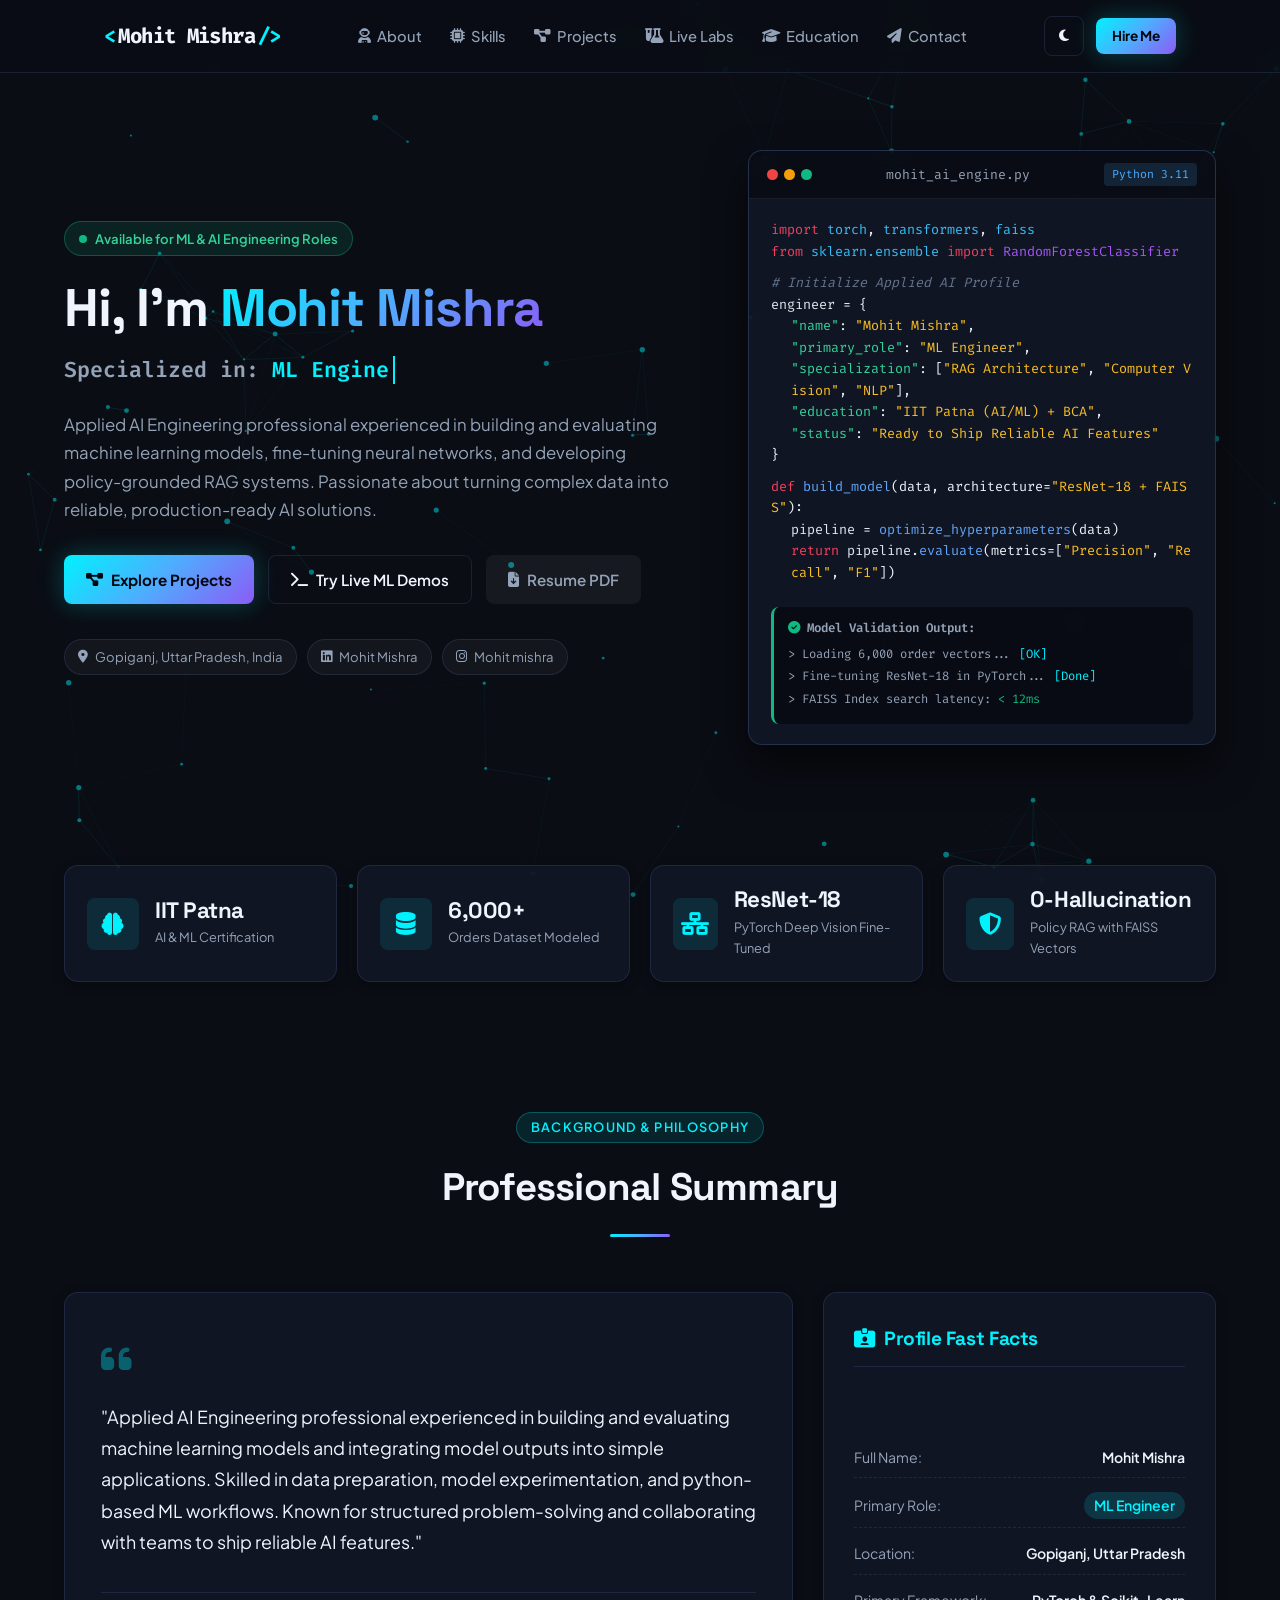
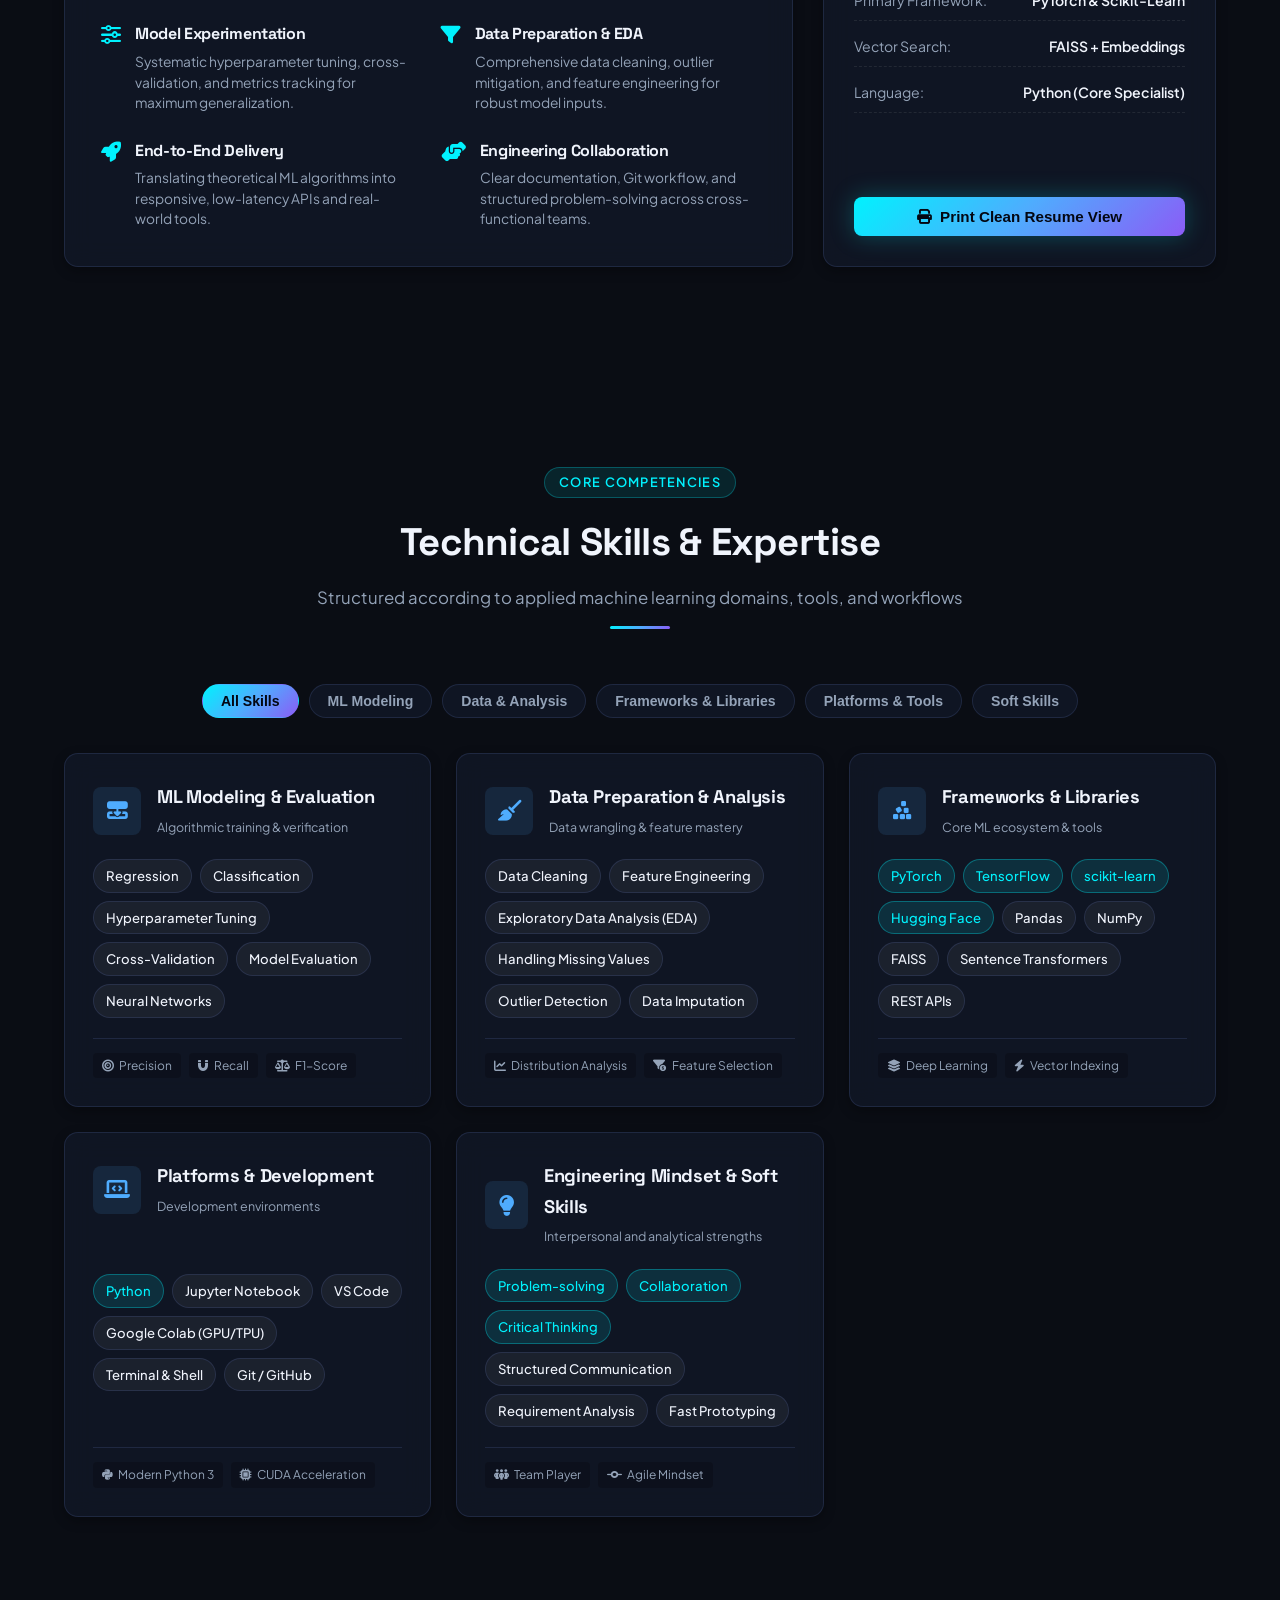
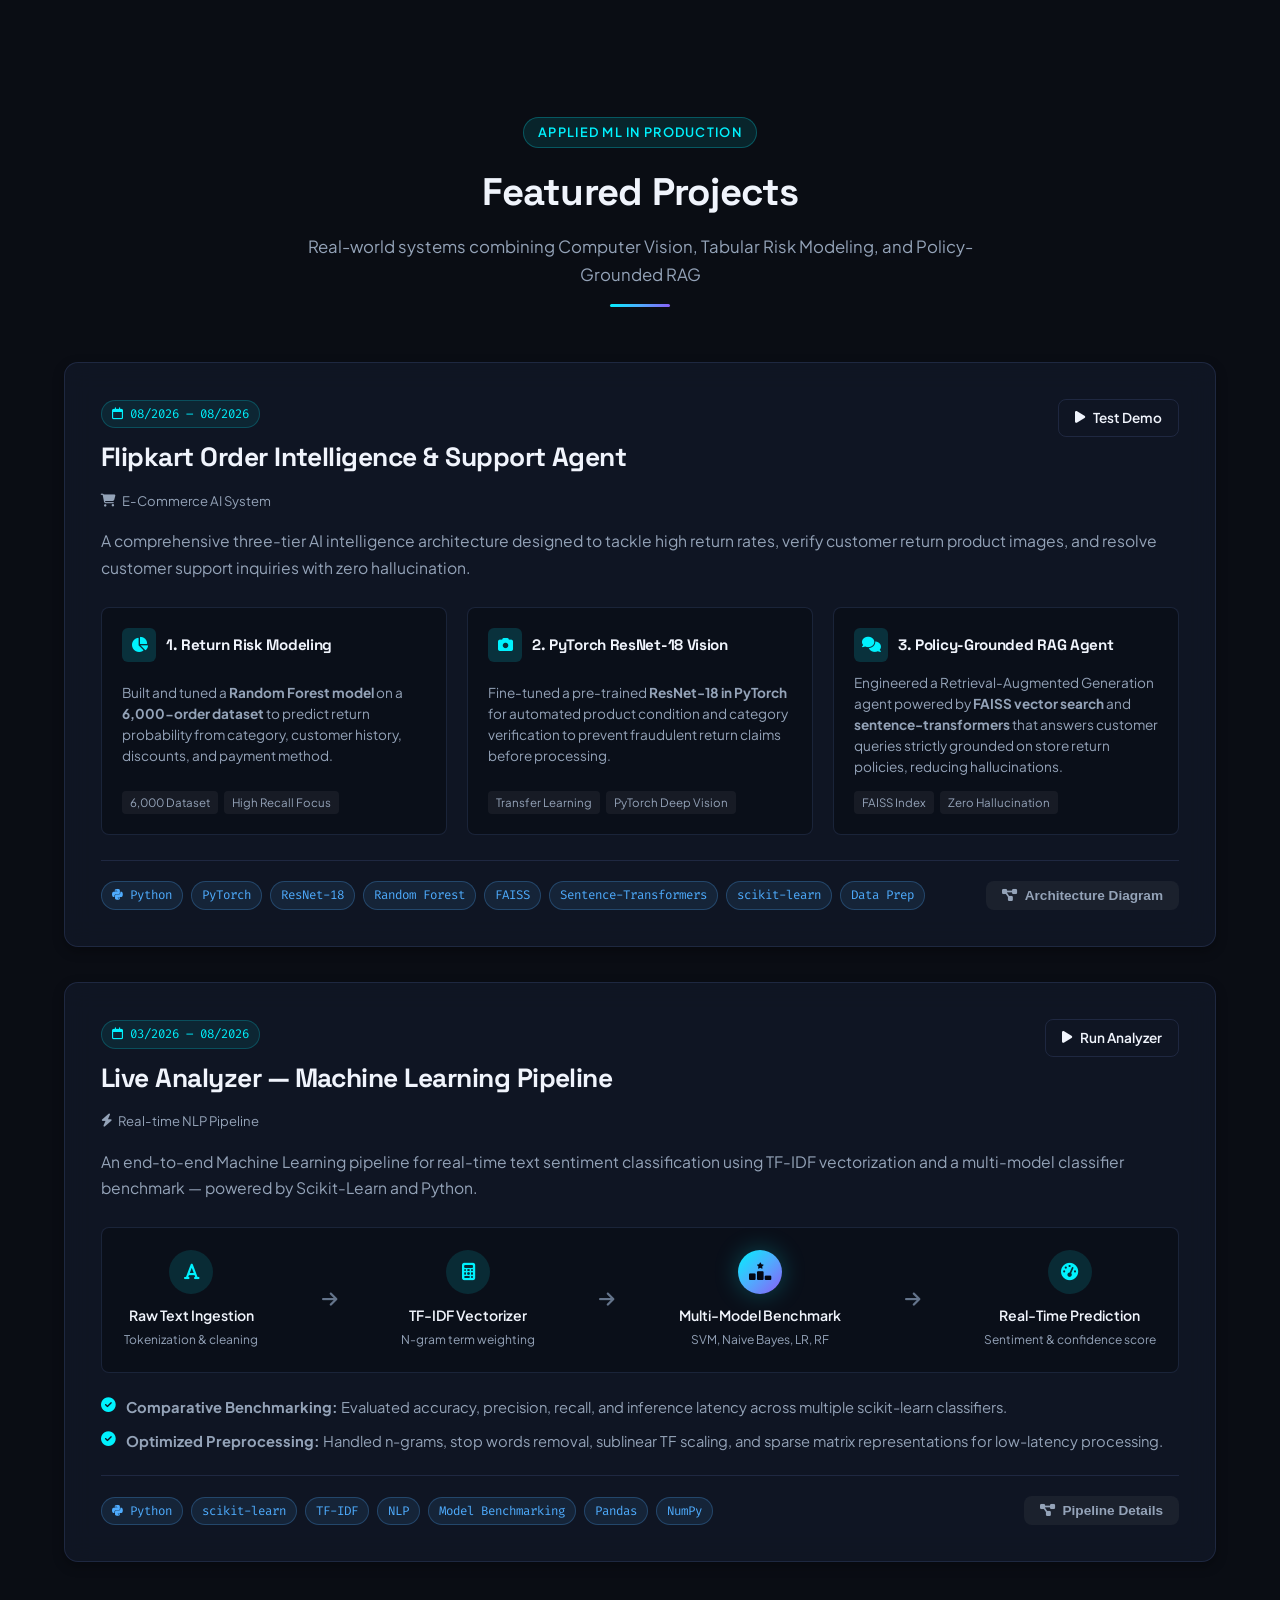
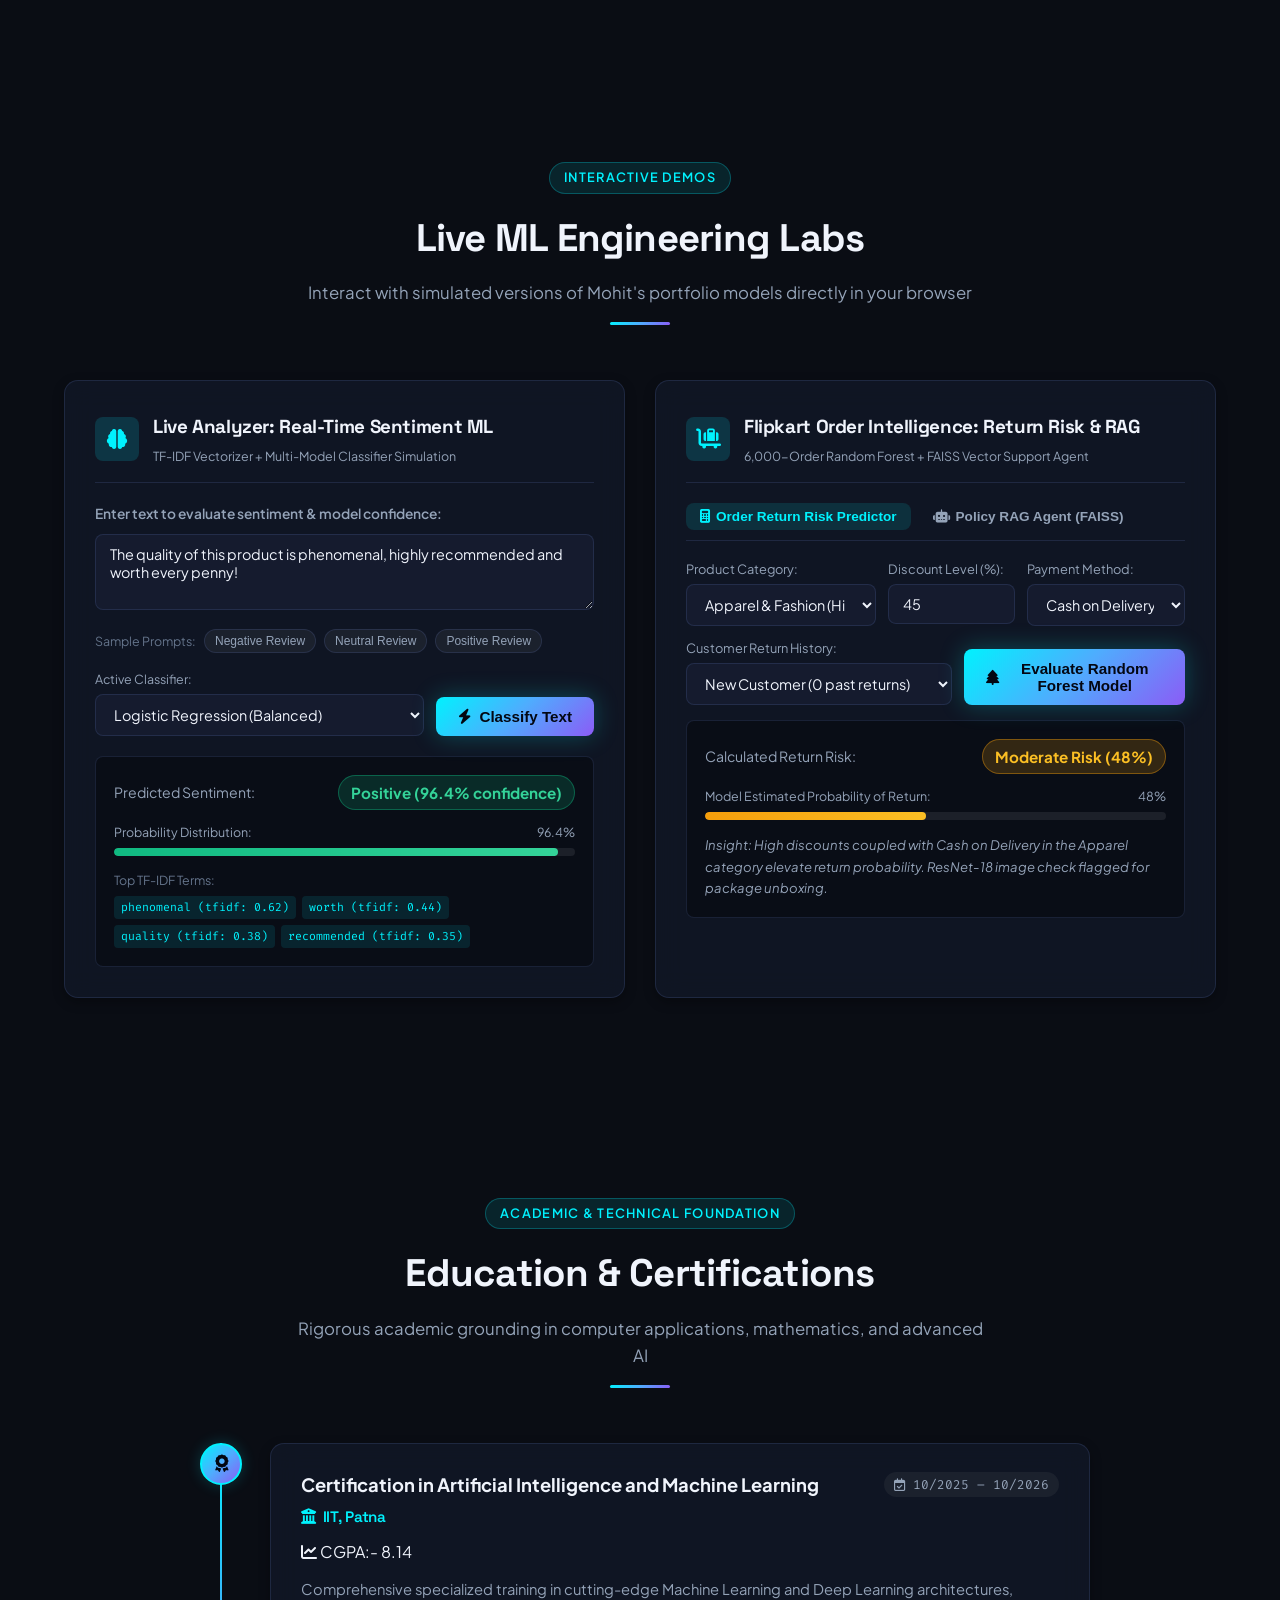
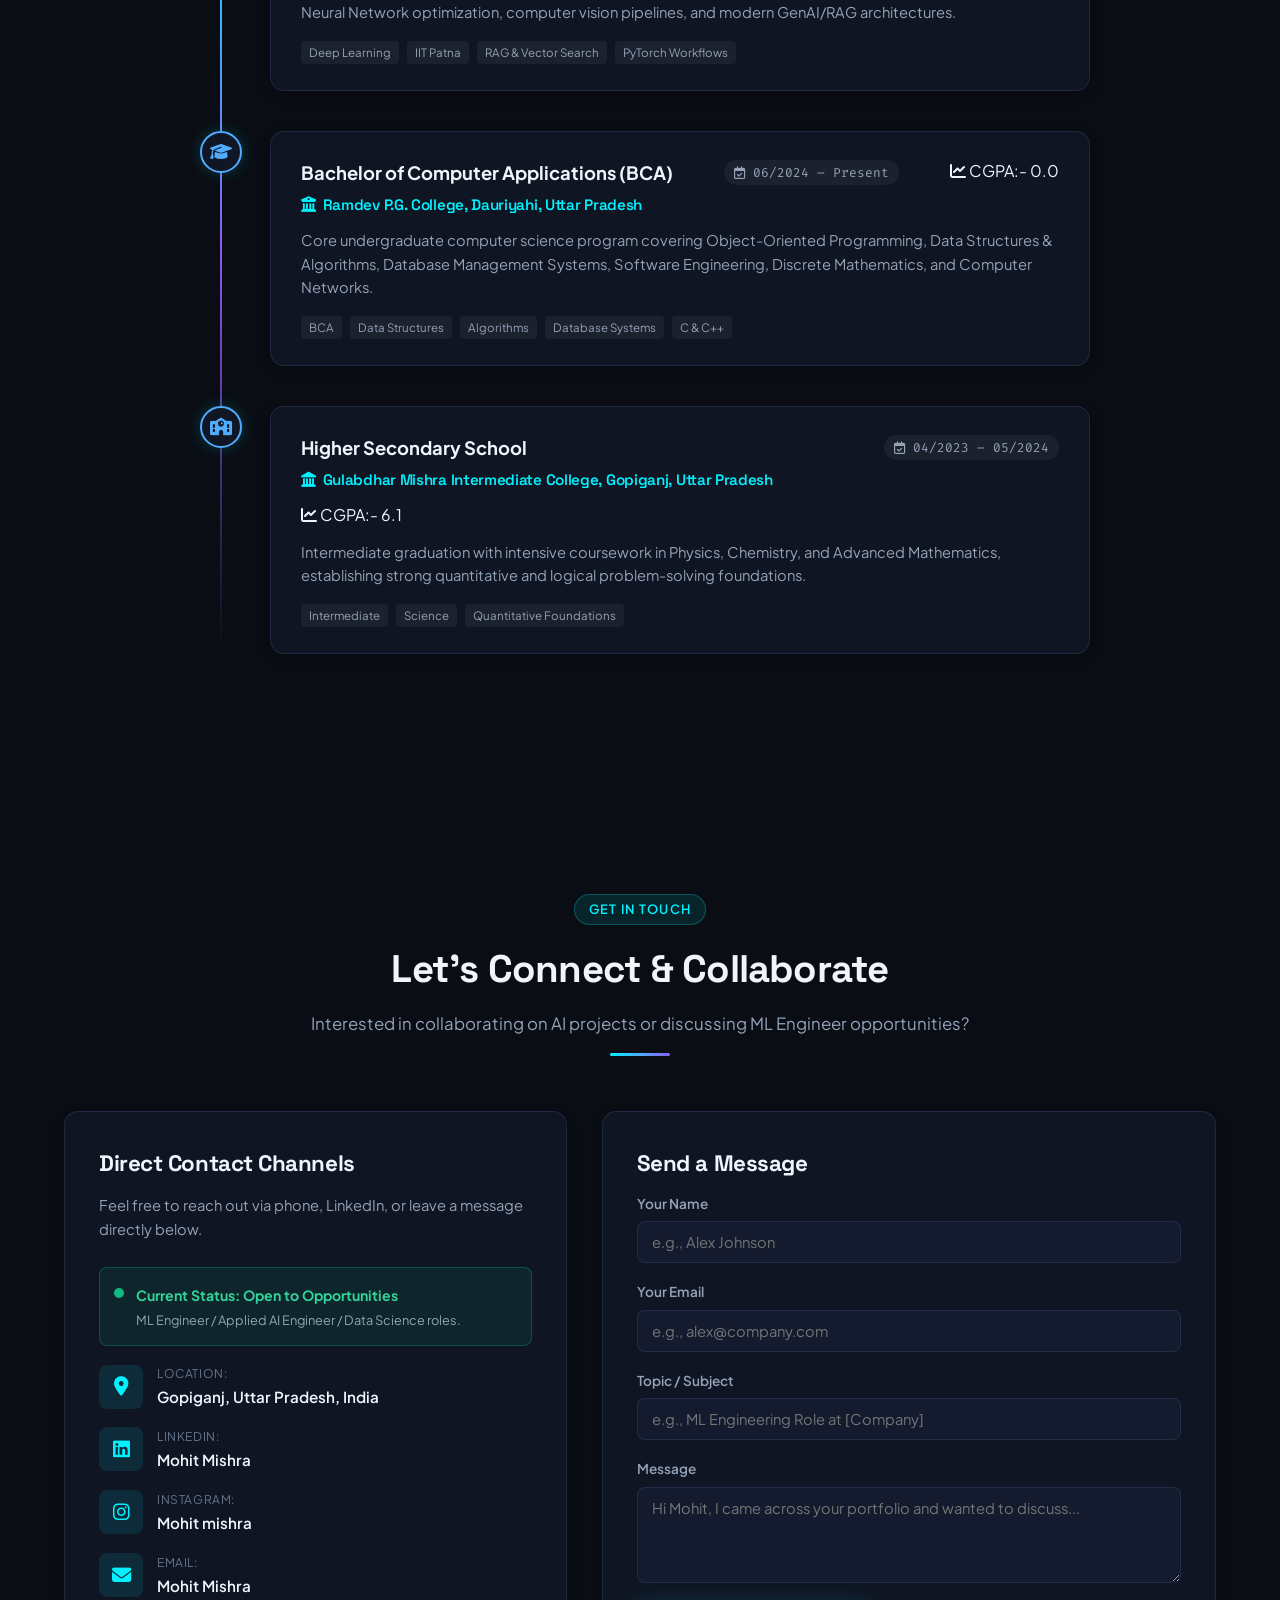
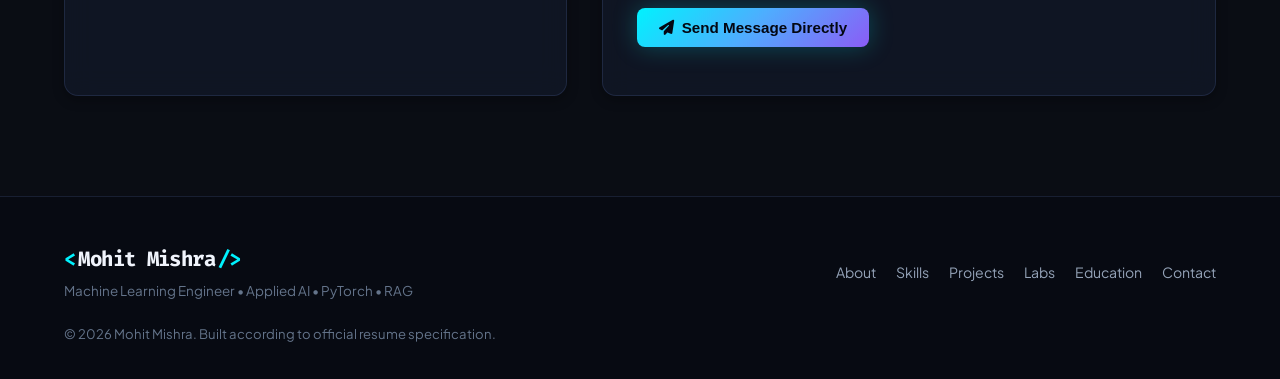
==== potfillio.html @ 3300835b "Add files via upload" ====
<!DOCTYPE html>
<html lang="en" data-theme="dark">
<head>
  <meta charset="UTF-8" />
  <meta name="viewport" content="width=device-width, initial-scale=1.0" />
  <title>Mohit Mishra | Machine Learning Engineer & Applied AI</title>
  <meta name="description" content="Portfolio of Mohit Mishra - Applied AI Engineering professional, ML Engineer specializing in Deep Learning, PyTorch, RAG, FAISS, and End-to-End ML Pipelines." />
  <meta name="author" content="Mohit Mishra" />

  <!-- Google Fonts -->
  <link rel="preconnect" href="https://fonts.googleapis.com" />
  <link rel="preconnect" href="https://fonts.gstatic.com" crossorigin />
  <link href="https://fonts.googleapis.com/css2?family=Fira+Code:wght@400;500;600&family=Plus+Jakarta+Sans:wght@300;400;500;600;700;800&family=Space+Grotesk:wght@500;700&display=swap" rel="stylesheet" />

  <!-- Font Awesome Icons -->
  <link rel="stylesheet" href="https://cdnjs.cloudflare.com/ajax/libs/font-awesome/6.5.1/css/all.min.css" />

  <link rel="stylesheet" href="styles.css" />
</head>
<body>
  <!-- Neural Canvas Background -->
  <canvas id="neural-bg" class="neural-canvas"></canvas>

  <!-- Navigation Bar -->
  <header class="navbar-wrapper">
    <div class="nav-container">
      <a href="#hero" class="brand-logo">
        <span class="brand-bracket">&lt;</span>
        <span class="brand-name">Mohit Mishra</span>
        <span class="brand-bracket">/&gt;</span>
      </a>

      <nav class="nav-links" id="nav-menu">
        <a href="#about" class="nav-link"><i class="fa-solid fa-user-astronaut"></i> About</a>
        <a href="#skills" class="nav-link"><i class="fa-solid fa-microchip"></i> Skills</a>
        <a href="#projects" class="nav-link"><i class="fa-solid fa-diagram-project"></i> Projects</a>
        <a href="#interactive-labs" class="nav-link"><i class="fa-solid fa-flask-vial"></i> Live Labs</a>
        <a href="#education" class="nav-link"><i class="fa-solid fa-graduation-cap"></i> Education</a>
        <a href="#contact" class="nav-link"><i class="fa-solid fa-paper-plane"></i> Contact</a>
      </nav>

      <div class="nav-actions">
        <button id="theme-toggle" class="btn-icon" aria-label="Toggle Dark/Light Mode" title="Toggle Theme">
          <i class="fa-solid fa-moon theme-icon"></i>
        </button>
        <a href="#contact" class="btn btn-sm btn-primary">Hire Me</a>
        <button id="mobile-toggle" class="mobile-toggle" aria-label="Toggle Navigation">
          <span></span><span></span><span></span>
        </button>
      </div>
    </div>
  </header>

  <main>
    <!-- HERO SECTION -->
    <section id="hero" class="hero-section">
      <div class="container hero-grid">
        <div class="hero-content">
          <div class="status-badge">
            <span class="pulse-dot"></span>
            <span>Available for ML & AI Engineering Roles</span>
          </div>

          <h1 class="hero-title">
            Hi, I'm <span class="gradient-text">Mohit Mishra</span>
          </h1>

          <div class="hero-role-wrapper">
            <span class="role-prefix">Specialized in: </span>
            <span class="typewriter" id="typewriter"></span>
          </div>

          <p class="hero-description">
            Applied AI Engineering professional experienced in building and evaluating machine learning models, fine-tuning neural networks, and developing policy-grounded RAG systems. Passionate about turning complex data into reliable, production-ready AI solutions.
          </p>

          <div class="hero-cta-group">
            <a href="#projects" class="btn btn-primary">
              <i class="fa-solid fa-diagram-project"></i> Explore Projects
            </a>
            <a href="#interactive-labs" class="btn btn-outline">
              <i class="fa-solid fa-terminal"></i> Try Live ML Demos
            </a>
            <a href="Mohit_Mishra.pdf" download="Mohit_Mishra.pdf" id="download-resume-btn" class="btn btn-ghost" title=" / Download Resume">
              <i class="fa-solid fa-file-arrow-down"></i> Resume PDF
             </a>
          </div>

          <!-- Quick Contact Bar -->
          <div class="quick-contact-bar">
            <div class="contact-pill" title="Location">
              <i class="fa-solid fa-location-dot"></i>
              <span>Gopiganj, Uttar Pradesh, India</span>
            </div>
            <a href="https://www.linkedin.com/in/mohit-mishra-b31458379/" target="_blank" rel="noopener noreferrer" class="contact-pill clickable" title="LinkedIn Profile">
              <i class="fa-brands fa-linkedin"></i>
              <span>Mohit Mishra</span>
            </a>
            <a href="https://www.instagram.com/secrificer_mohit/?hl=en" target="_blank" rel="noopener noreferrer" class="contact-pill clickable" title="Instagram">
              <i class="fa-brands fa-instagram"></i>
              <span>Mohit mishra</span>
            </a>
          </div>
        </div>

        <div class="hero-visual">
          <div class="terminal-card glass-card">
            <div class="terminal-header">
              <div class="terminal-dots">
                <span class="dot red"></span>
                <span class="dot yellow"></span>
                <span class="dot green"></span>
              </div>
              <div class="terminal-title">mohit_ai_engine.py</div>
              <div class="terminal-chip">Python 3.11</div>
            </div>
            <div class="terminal-body">
              <div class="code-line"><span class="kwd">import</span> <span class="mod">torch</span>, <span class="mod">transformers</span>, <span class="mod">faiss</span></div>
              <div class="code-line"><span class="kwd">from</span> <span class="mod">sklearn.ensemble</span> <span class="kwd">import</span> <span class="cls">RandomForestClassifier</span></div>
              <div class="code-line empty"></div>
              <div class="code-line"><span class="comment"># Initialize Applied AI Profile</span></div>
              <div class="code-line"><span class="var">engineer</span> = {</div>
              <div class="code-line indent-1"><span class="prop">"name"</span>: <span class="str">"Mohit Mishra"</span>,</div>
              <div class="code-line indent-1"><span class="prop">"primary_role"</span>: <span class="str">"ML Engineer"</span>,</div>
              <div class="code-line indent-1"><span class="prop">"specialization"</span>: [<span class="str">"RAG Architecture"</span>, <span class="str">"Computer Vision"</span>, <span class="str">"NLP"</span>],</div>
              <div class="code-line indent-1"><span class="prop">"education"</span>: <span class="str">"IIT Patna (AI/ML) + BCA"</span>,</div>
              <div class="code-line indent-1"><span class="prop">"status"</span>: <span class="str">"Ready to Ship Reliable AI Features"</span></div>
              <div class="code-line">}</div>
              <div class="code-line empty"></div>
              <div class="code-line"><span class="kwd">def</span> <span class="fn">build_model</span>(data, architecture=<span class="str">"ResNet-18 + FAISS"</span>):</div>
              <div class="code-line indent-1"><span class="var">pipeline</span> = <span class="fn">optimize_hyperparameters</span>(data)</div>
              <div class="code-line indent-1"><span class="kwd">return</span> <span class="var">pipeline</span>.<span class="fn">evaluate</span>(metrics=[<span class="str">"Precision"</span>, <span class="str">"Recall"</span>, <span class="str">"F1"</span>])</div>
              <div class="code-line empty"></div>
              <div class="code-output-block">
                <div class="output-header"><i class="fa-solid fa-circle-check text-success"></i> Model Validation Output:</div>
                <div class="output-line">&gt; Loading 6,000 order vectors... <span class="text-accent">[OK]</span></div>
                <div class="output-line">&gt; Fine-tuning ResNet-18 in PyTorch... <span class="text-accent">[Done]</span></div>
                <div class="output-line">&gt; FAISS Index search latency: <span class="text-success">&lt; 12ms</span></div>
              </div>
            </div>
          </div>
        </div>
      </div>
    </section>

    <!-- METRICS & HIGHLIGHTS BANNER -->
    <section class="metrics-banner">
      <div class="container metrics-grid">
        <div class="metric-card glass-card">
          <div class="metric-icon"><i class="fa-solid fa-brain"></i></div>
          <div class="metric-info">
            <h3 class="metric-number">IIT Patna</h3>
            <p class="metric-label">AI & ML Certification</p>
          </div>
        </div>
        <div class="metric-card glass-card">
          <div class="metric-icon"><i class="fa-solid fa-database"></i></div>
          <div class="metric-info">
            <h3 class="metric-number">6,000+</h3>
            <p class="metric-label">Orders Dataset Modeled</p>
          </div>
        </div>
        <div class="metric-card glass-card">
          <div class="metric-icon"><i class="fa-solid fa-network-wired"></i></div>
          <div class="metric-info">
            <h3 class="metric-number">ResNet-18</h3>
            <p class="metric-label">PyTorch Deep Vision Fine-Tuned</p>
          </div>
        </div>
        <div class="metric-card glass-card">
          <div class="metric-icon"><i class="fa-solid fa-shield-halved"></i></div>
          <div class="metric-info">
            <h3 class="metric-number">0-Hallucination</h3>
            <p class="metric-label">Policy RAG with FAISS Vectors</p>
          </div>
        </div>
      </div>
    </section>

    <!-- ABOUT SECTION -->
    <section id="about" class="section about-section">
      <div class="container">
        <div class="section-title-wrap">
          <span class="section-badge">Background & Philosophy</span>
          <h2 class="section-title">Professional Summary</h2>
          <div class="section-divider"></div>
        </div>

        <div class="about-grid">
          <div class="about-card-main glass-card">
            <div class="quote-icon"><i class="fa-solid fa-quote-left"></i></div>
            <p class="about-quote">
              "Applied AI Engineering professional experienced in building and evaluating machine learning models and integrating model outputs into simple applications. Skilled in data preparation, model experimentation, and python-based ML workflows. Known for structured problem-solving and collaborating with teams to ship reliable AI features."
            </p>
            <div class="about-details-grid">
              <div class="detail-item">
                <i class="fa-solid fa-sliders"></i>
                <div>
                  <h4>Model Experimentation</h4>
                  <p>Systematic hyperparameter tuning, cross-validation, and metrics tracking for maximum generalization.</p>
                </div>
              </div>
              <div class="detail-item">
                <i class="fa-solid fa-filter"></i>
                <div>
                  <h4>Data Preparation & EDA</h4>
                  <p>Comprehensive data cleaning, outlier mitigation, and feature engineering for robust model inputs.</p>
                </div>
              </div>
              <div class="detail-item">
                <i class="fa-solid fa-rocket"></i>
                <div>
                  <h4>End-to-End Delivery</h4>
                  <p>Translating theoretical ML algorithms into responsive, low-latency APIs and real-world tools.</p>
                </div>
              </div>
              <div class="detail-item">
                <i class="fa-solid fa-handshake-angle"></i>
                <div>
                  <h4>Engineering Collaboration</h4>
                  <p>Clear documentation, Git workflow, and structured problem-solving across cross-functional teams.</p>
                </div>
              </div>
            </div>
          </div>

          <div class="about-sidebar glass-card">
            <h3 class="sidebar-title"><i class="fa-solid fa-id-card-clip"></i> Profile Fast Facts</h3>
            <ul class="facts-list">
              <li>
                <span class="fact-label">Full Name:</span>
                <span class="fact-value">Mohit Mishra</span>
              </li>
              <li>
                <span class="fact-label">Primary Role:</span>
                <span class="fact-value badge-pill">ML Engineer</span>
              </li>
              <li>
                <span class="fact-label">Location:</span>
                <span class="fact-value">Gopiganj, Uttar Pradesh</span>
              </li>
              <li>
                <span class="fact-label">Primary Framework:</span>
                <span class="fact-value">PyTorch & Scikit-Learn</span>
              </li>
              <li>
                <span class="fact-label">Vector Search:</span>
                <span class="fact-value">FAISS + Embeddings</span>
              </li>
              <li>
                <span class="fact-label">Language:</span>
                <span class="fact-value">Python (Core Specialist)</span>
              </li>
            </ul>

            <div class="resume-download-box">
              <button class="btn btn-primary btn-block" onclick="window.location.href='Mohit_Mishra.pdf'">
                <i class="fa-solid fa-print"></i> Print Clean Resume View
              </button>
            </div>
          </div>
        </div>
      </div>
    </section>

    <!-- SKILLS SECTION -->
    <section id="skills" class="section skills-section">
      <div class="container">
        <div class="section-title-wrap">
          <span class="section-badge">Core Competencies</span>
          <h2 class="section-title">Technical Skills & Expertise</h2>
          <p class="section-subtitle">Structured according to applied machine learning domains, tools, and workflows</p>
          <div class="section-divider"></div>
        </div>

        <div class="skills-filter-nav">
          <button class="filter-btn active" data-filter="all">All Skills</button>
          <button class="filter-btn" data-filter="ml">ML Modeling</button>
          <button class="filter-btn" data-filter="data">Data & Analysis</button>
          <button class="filter-btn" data-filter="frameworks">Frameworks & Libraries</button>
          <button class="filter-btn" data-filter="platforms">Platforms & Tools</button>
          <button class="filter-btn" data-filter="soft">Soft Skills</button>
        </div>

        <div class="skills-grid">
          <!-- Skill Card 1: ML Modeling & Evaluation -->
          <div class="skill-category-card glass-card" data-category="ml">
            <div class="skill-card-header">
              <div class="skill-icon-box"><i class="fa-solid fa-diagram-next"></i></div>
              <div>
                <h3>ML Modeling & Evaluation</h3>
                <span class="skill-card-sub">Algorithmic training & verification</span>
              </div>
            </div>
            <div class="skill-tags-group">
              <span class="skill-tag">Regression</span>
              <span class="skill-tag">Classification</span>
              <span class="skill-tag">Hyperparameter Tuning</span>
              <span class="skill-tag">Cross-Validation</span>
              <span class="skill-tag">Model Evaluation</span>
              <span class="skill-tag">Neural Networks</span>
            </div>
            <div class="metric-pill-row">
              <span class="metric-pill"><i class="fa-solid fa-bullseye"></i> Precision</span>
              <span class="metric-pill"><i class="fa-solid fa-magnet"></i> Recall</span>
              <span class="metric-pill"><i class="fa-solid fa-scale-balanced"></i> F1-Score</span>
            </div>
          </div>

          <!-- Skill Card 2: Data Preparation & Analysis -->
          <div class="skill-category-card glass-card" data-category="data">
            <div class="skill-card-header">
              <div class="skill-icon-box"><i class="fa-solid fa-broom"></i></div>
              <div>
                <h3>Data Preparation & Analysis</h3>
                <span class="skill-card-sub">Data wrangling & feature mastery</span>
              </div>
            </div>
            <div class="skill-tags-group">
              <span class="skill-tag">Data Cleaning</span>
              <span class="skill-tag">Feature Engineering</span>
              <span class="skill-tag">Exploratory Data Analysis (EDA)</span>
              <span class="skill-tag">Handling Missing Values</span>
              <span class="skill-tag">Outlier Detection</span>
              <span class="skill-tag">Data Imputation</span>
            </div>
            <div class="metric-pill-row">
              <span class="metric-pill"><i class="fa-solid fa-chart-line"></i> Distribution Analysis</span>
              <span class="metric-pill"><i class="fa-solid fa-filter-circle-dollar"></i> Feature Selection</span>
            </div>
          </div>

          <!-- Skill Card 3: Frameworks & Libraries -->
          <div class="skill-category-card glass-card" data-category="frameworks">
            <div class="skill-card-header">
              <div class="skill-icon-box"><i class="fa-solid fa-cubes-stacked"></i></div>
              <div>
                <h3>Frameworks & Libraries</h3>
                <span class="skill-card-sub">Core ML ecosystem & tools</span>
              </div>
            </div>
            <div class="skill-tags-group">
              <span class="skill-tag highlight">PyTorch</span>
              <span class="skill-tag highlight">TensorFlow</span>
              <span class="skill-tag highlight">scikit-learn</span>
              <span class="skill-tag highlight">Hugging Face</span>
              <span class="skill-tag">Pandas</span>
              <span class="skill-tag">NumPy</span>
              <span class="skill-tag">FAISS</span>
              <span class="skill-tag">Sentence Transformers</span>
              <span class="skill-tag">REST APIs</span>
            </div>
            <div class="metric-pill-row">
              <span class="metric-pill"><i class="fa-solid fa-layer-group"></i> Deep Learning</span>
              <span class="metric-pill"><i class="fa-solid fa-bolt"></i> Vector Indexing</span>
            </div>
          </div>

          <!-- Skill Card 4: Platforms & Environments -->
          <div class="skill-category-card glass-card" data-category="platforms">
            <div class="skill-card-header">
              <div class="skill-icon-box"><i class="fa-solid fa-laptop-code"></i></div>
              <div>
                <h3>Platforms & Development</h3>
                <span class="skill-card-sub">Development environments</span>
              </div>
            </div>
            <div class="skill-tags-group">
              <span class="skill-tag highlight">Python </span>
              <span class="skill-tag">Jupyter Notebook</span>
              <span class="skill-tag">VS Code</span>
              <span class="skill-tag">Google Colab (GPU/TPU)</span>
              <span class="skill-tag">Terminal & Shell</span>
              <span class="skill-tag">Git / GitHub</span>
            </div>
            <div class="metric-pill-row">
              <span class="metric-pill"><i class="fa-brands fa-python"></i> Modern Python 3</span>
              <span class="metric-pill"><i class="fa-solid fa-microchip"></i> CUDA Acceleration</span>
            </div>
          </div>

          <!-- Skill Card 5: Soft Skills & Engineering Practice -->
          <div class="skill-category-card glass-card" data-category="soft">
            <div class="skill-card-header">
              <div class="skill-icon-box"><i class="fa-solid fa-lightbulb"></i></div>
              <div>
                <h3>Engineering Mindset & Soft Skills</h3>
                <span class="skill-card-sub">Interpersonal and analytical strengths</span>
              </div>
            </div>
            <div class="skill-tags-group">
              <span class="skill-tag highlight">Problem-solving</span>
              <span class="skill-tag highlight">Collaboration</span>
              <span class="skill-tag highlight">Critical Thinking</span>
              <span class="skill-tag">Structured Communication</span>
              <span class="skill-tag">Requirement Analysis</span>
              <span class="skill-tag">Fast Prototyping</span>
            </div>
            <div class="metric-pill-row">
              <span class="metric-pill"><i class="fa-solid fa-people-group"></i> Team Player</span>
              <span class="metric-pill"><i class="fa-solid fa-code-commit"></i> Agile Mindset</span>
            </div>
          </div>
        </div>
      </div>
    </section>

    <!-- PROJECTS SECTION -->
    <section id="projects" class="section projects-section">
      <div class="container">
        <div class="section-title-wrap">
          <span class="section-badge">Applied ML in Production</span>
          <h2 class="section-title">Featured Projects</h2>
          <p class="section-subtitle">Real-world systems combining Computer Vision, Tabular Risk Modeling, and Policy-Grounded RAG</p>
          <div class="section-divider"></div>
        </div>

        <div class="projects-container">
          <!-- PROJECT 1 -->
          <div class="project-card glass-card">
            <div class="project-header">
              <div class="project-title-area">
                <span class="project-timeline-badge"><i class="fa-regular fa-calendar"></i> 08/2026 – 08/2026</span>
                <h3 class="project-title">Flipkart Order Intelligence &amp; Support Agent</h3>
                <span class="project-badge-tag"><i class="fa-solid fa-cart-shopping"></i> E-Commerce AI System</span>
              </div>
              <div class="project-actions">
                <a href="#demo-flipkart" class="btn btn-sm btn-outline"><i class="fa-solid fa-play"></i> Test Demo</a>
              </div>
            </div>

            <p class="project-overview">
              A comprehensive three-tier AI intelligence architecture designed to tackle high return rates, verify customer return product images, and resolve customer support inquiries with zero hallucination.
            </p>

            <div class="project-pillars-grid">
              <!-- Pillar 1 -->
              <div class="pillar-box">
                <div class="pillar-header">
                  <span class="pillar-icon"><i class="fa-solid fa-chart-pie"></i></span>
                  <h4>1. Return Risk Modeling</h4>
                </div>
                <p>Built and tuned a <strong>Random Forest model</strong> on a <strong>6,000-order dataset</strong> to predict return probability from category, customer history, discounts, and payment method.</p>
                <div class="pillar-stat">
                  <span class="tag-pill">6,000 Dataset</span>
                  <span class="tag-pill">High Recall Focus</span>
                </div>
              </div>

              <!-- Pillar 2 -->
              <div class="pillar-box">
                <div class="pillar-header">
                  <span class="pillar-icon"><i class="fa-solid fa-camera"></i></span>
                  <h4>2. PyTorch ResNet-18 Vision</h4>
                </div>
                <p>Fine-tuned a pre-trained <strong>ResNet-18 in PyTorch</strong> for automated product condition and category verification to prevent fraudulent return claims before processing.</p>
                <div class="pillar-stat">
                  <span class="tag-pill">Transfer Learning</span>
                  <span class="tag-pill">PyTorch Deep Vision</span>
                </div>
              </div>

              <!-- Pillar 3 -->
              <div class="pillar-box">
                <div class="pillar-header">
                  <span class="pillar-icon"><i class="fa-solid fa-comments"></i></span>
                  <h4>3. Policy-Grounded RAG Agent</h4>
                </div>
                <p>Engineered a Retrieval-Augmented Generation agent powered by <strong>FAISS vector search</strong> and <strong>sentence-transformers</strong> that answers customer queries strictly grounded on store return policies, reducing hallucinations.</p>
                <div class="pillar-stat">
                  <span class="tag-pill">FAISS Index</span>
                  <span class="tag-pill">Zero Hallucination</span>
                </div>
              </div>
            </div>

            <div class="project-footer">
              <div class="tech-stack-pills">
                <span class="tech-pill"><i class="fa-brands fa-python"></i> Python</span>
                <span class="tech-pill">PyTorch</span>
                <span class="tech-pill">ResNet-18</span>
                <span class="tech-pill">Random Forest</span>
                <span class="tech-pill">FAISS</span>
                <span class="tech-pill">Sentence-Transformers</span>
                <span class="tech-pill">scikit-learn</span>
                <span class="tech-pill">Data Prep</span>
              </div>
              <button class="btn btn-sm btn-ghost view-arch-btn" data-project="flipkart">
                <i class="fa-solid fa-diagram-project"></i> Architecture Diagram
              </button>
            </div>
          </div>

          <!-- PROJECT 2 -->
          <div class="project-card glass-card">
            <div class="project-header">
              <div class="project-title-area">
                <span class="project-timeline-badge"><i class="fa-regular fa-calendar"></i> 03/2026 – 08/2026</span>
                <h3 class="project-title">Live Analyzer — Machine Learning Pipeline</h3>
                <span class="project-badge-tag"><i class="fa-solid fa-bolt"></i> Real-time NLP Pipeline</span>
              </div>
              <div class="project-actions">
                <a href="#demo-live-analyzer" class="btn btn-sm btn-outline"><i class="fa-solid fa-play"></i> Run Analyzer</a>
              </div>
            </div>

            <p class="project-overview">
              An end-to-end Machine Learning pipeline for real-time text sentiment classification using TF-IDF vectorization and a multi-model classifier benchmark — powered by Scikit-Learn and Python.
            </p>

            <div class="pipeline-flow-diagram">
              <div class="flow-step">
                <div class="step-icon"><i class="fa-solid fa-font"></i></div>
                <div class="step-name">Raw Text Ingestion</div>
                <div class="step-desc">Tokenization &amp; cleaning</div>
              </div>
              <div class="flow-arrow"><i class="fa-solid fa-arrow-right"></i></div>
              <div class="flow-step">
                <div class="step-icon"><i class="fa-solid fa-matrix"></i> <i class="fa-solid fa-calculator"></i></div>
                <div class="step-name">TF-IDF Vectorizer</div>
                <div class="step-desc">N-gram term weighting</div>
              </div>
              <div class="flow-arrow"><i class="fa-solid fa-arrow-right"></i></div>
              <div class="flow-step highlight">
                <div class="step-icon"><i class="fa-solid fa-ranking-star"></i></div>
                <div class="step-name">Multi-Model Benchmark</div>
                <div class="step-desc">SVM, Naive Bayes, LR, RF</div>
              </div>
              <div class="flow-arrow"><i class="fa-solid fa-arrow-right"></i></div>
              <div class="flow-step">
                <div class="step-icon"><i class="fa-solid fa-gauge-high"></i></div>
                <div class="step-name">Real-Time Prediction</div>
                <div class="step-desc">Sentiment &amp; confidence score</div>
              </div>
            </div>

            <div class="project-key-highlights">
              <div class="highlight-bullet">
                <i class="fa-solid fa-check-circle text-accent"></i>
                <span><strong>Comparative Benchmarking:</strong> Evaluated accuracy, precision, recall, and inference latency across multiple scikit-learn classifiers.</span>
              </div>
              <div class="highlight-bullet">
                <i class="fa-solid fa-check-circle text-accent"></i>
                <span><strong>Optimized Preprocessing:</strong> Handled n-grams, stop words removal, sublinear TF scaling, and sparse matrix representations for low-latency processing.</span>
              </div>
            </div>

            <div class="project-footer">
              <div class="tech-stack-pills">
                <span class="tech-pill"><i class="fa-brands fa-python"></i> Python</span>
                <span class="tech-pill">scikit-learn</span>
                <span class="tech-pill">TF-IDF</span>
                <span class="tech-pill">NLP</span>
                <span class="tech-pill">Model Benchmarking</span>
                <span class="tech-pill">Pandas</span>
                <span class="tech-pill">NumPy</span>
              </div>
              <button class="btn btn-sm btn-ghost view-arch-btn" data-project="live-analyzer">
                <i class="fa-solid fa-diagram-project"></i> Pipeline Details
              </button>
            </div>
          </div>
        </div>
      </div>
    </section>

    <!-- INTERACTIVE LABS / LIVE ML DEMOS -->
    <section id="interactive-labs" class="section labs-section">
      <div class="container">
        <div class="section-title-wrap">
          <span class="section-badge">Interactive Demos</span>
          <h2 class="section-title">Live ML Engineering Labs</h2>
          <p class="section-subtitle">Interact with simulated versions of Mohit's portfolio models directly in your browser</p>
          <div class="section-divider"></div>
        </div>

        <div class="labs-grid">
          <!-- DEMO 1: Live Sentiment Analyzer -->
          <div class="lab-card glass-card" id="demo-live-analyzer">
            <div class="lab-card-header">
              <div class="lab-icon"><i class="fa-solid fa-brain"></i></div>
              <div>
                <h3>Live Analyzer: Real-Time Sentiment ML</h3>
                <span class="lab-meta">TF-IDF Vectorizer + Multi-Model Classifier Simulation</span>
              </div>
            </div>

            <div class="lab-body">
              <label for="sentiment-input" class="lab-label">Enter text to evaluate sentiment &amp; model confidence:</label>
              <textarea id="sentiment-input" class="lab-textarea" rows="3" placeholder="e.g., The quality of this product is phenomenal, exceeded all expectations!">The quality of this product is phenomenal, highly recommended and worth every penny!</textarea>

              <div class="preset-samples">
                <span class="preset-title">Sample Prompts:</span>
                <button class="sample-btn" data-text="The package arrived damaged and customer support was completely unhelpful. Very disappointing.">Negative Review</button>
                <button class="sample-btn" data-text="The product works as described, standard delivery time, average performance.">Neutral Review</button>
                <button class="sample-btn" data-text="Outstanding performance, fast shipping, and exceptional build quality!">Positive Review</button>
              </div>

              <div class="lab-controls">
                <div class="control-select-wrap">
                  <label for="model-selector">Active Classifier:</label>
                  <select id="model-selector" class="lab-select">
                    <option value="logistic">Logistic Regression (Balanced)</option>
                    <option value="naive_bayes">Multinomial Naive Bayes (Fast)</option>
                    <option value="random_forest">Random Forest Classifier (Ensemble)</option>
                    <option value="svm">Linear Support Vector Classifier (SVM)</option>
                  </select>
                </div>
                <button id="run-sentiment-btn" class="btn btn-primary">
                  <i class="fa-solid fa-bolt"></i> Classify Text
                </button>
              </div>

              <!-- Live Analysis Output Container -->
              <div class="lab-output-card" id="sentiment-output-box">
                <div class="output-row">
                  <span class="output-label">Predicted Sentiment:</span>
                  <span class="output-result badge-success" id="sentiment-label">Positive (96.4% confidence)</span>
                </div>

                <div class="confidence-bar-wrap">
                  <div class="confidence-bar-label">
                    <span>Probability Distribution:</span>
                    <span id="prob-pct">96.4%</span>
                  </div>
                  <div class="progress-track">
                    <div class="progress-fill positive-fill" id="prob-fill" style="width: 96.4%;"></div>
                  </div>
                </div>

                <div class="token-tags-row">
                  <span class="token-title">Top TF-IDF Terms:</span>
                  <div id="top-tokens" class="tokens-container">
                    <span class="token-badge">phenomenal (tfidf: 0.62)</span>
                    <span class="token-badge">worth (tfidf: 0.44)</span>
                    <span class="token-badge">quality (tfidf: 0.38)</span>
                    <span class="token-badge">recommended (tfidf: 0.35)</span>
                  </div>
                </div>
              </div>
            </div>
          </div>

          <!-- DEMO 2: Flipkart Order Intelligence Return Risk & RAG Support -->
          <div class="lab-card glass-card" id="demo-flipkart">
            <div class="lab-card-header">
              <div class="lab-icon"><i class="fa-solid fa-cart-flatbed-suitcase"></i></div>
              <div>
                <h3>Flipkart Order Intelligence: Return Risk &amp; RAG</h3>
                <span class="lab-meta">6,000-Order Random Forest + FAISS Vector Support Agent</span>
              </div>
            </div>

            <!-- Tab Switcher for Flipkart Project -->
            <div class="demo-subtabs">
              <button class="subtab-btn active" data-subtab="return-risk"><i class="fa-solid fa-calculator"></i> Order Return Risk Predictor</button>
              <button class="subtab-btn" data-subtab="policy-rag"><i class="fa-solid fa-robot"></i> Policy RAG Agent (FAISS)</button>
            </div>

            <!-- Subtab 1: Return Risk Predictor -->
            <div class="subtab-content active" id="subtab-return-risk">
              <div class="form-grid-3">
                <div class="input-group">
                  <label for="order-category">Product Category:</label>
                  <select id="order-category" class="lab-select">
                    <option value="fashion">Apparel &amp; Fashion (High baseline return)</option>
                    <option value="electronics">Consumer Electronics</option>
                    <option value="books">Books &amp; Media</option>
                    <option value="home">Home &amp; Kitchen</option>
                  </select>
                </div>

                <div class="input-group">
                  <label for="order-discount">Discount Level (%):</label>
                  <input type="number" id="order-discount" class="lab-input" min="0" max="90" value="45" />
                </div>

                <div class="input-group">
                  <label for="payment-method">Payment Method:</label>
                  <select id="payment-method" class="lab-select">
                    <option value="cod">Cash on Delivery (COD)</option>
                    <option value="prepaid">Prepaid / UPI / Card</option>
                  </select>
                </div>
              </div>

              <div class="form-grid-2">
                <div class="input-group">
                  <label for="customer-history">Customer Return History:</label>
                  <select id="customer-history" class="lab-select">
                    <option value="new">New Customer (0 past returns)</option>
                    <option value="low">Loyal Buyer (&lt; 5% return rate)</option>
                    <option value="moderate">Moderate Returns (15-25% rate)</option>
                    <option value="frequent">Frequent Returner (&gt; 40% rate)</option>
                  </select>
                </div>
                <div class="input-group flex-end">
                  <button id="calculate-risk-btn" class="btn btn-primary btn-block">
                    <i class="fa-solid fa-tree"></i> Evaluate Random Forest Model
                  </button>
                </div>
              </div>

              <div class="lab-output-card" id="risk-output-box">
                <div class="output-row">
                  <span class="output-label">Calculated Return Risk:</span>
                  <span class="output-result badge-warning" id="risk-badge">Moderate Risk (48%)</span>
                </div>
                <div class="confidence-bar-wrap">
                  <div class="confidence-bar-label">
                    <span>Model Estimated Probability of Return:</span>
                    <span id="risk-pct-text">48%</span>
                  </div>
                  <div class="progress-track">
                    <div class="progress-fill warning-fill" id="risk-bar" style="width: 48%;"></div>
                  </div>
                </div>
                <p class="model-insight" id="risk-insight">
                  Insight: High discounts coupled with Cash on Delivery in the Apparel category elevate return probability. ResNet-18 image check flagged for package unboxing.
                </p>
              </div>
            </div>

            <!-- Subtab 2: Policy RAG Agent -->
            <div class="subtab-content" id="subtab-policy-rag">
              <p class="subtab-desc">
                Ask a return or exchange query. The agent retrieves grounding policy chunks via <strong>FAISS vector similarity</strong> and responds with 0 hallucinations:
              </p>
              <div class="rag-chat-window" id="rag-chat-log">
                <div class="chat-message bot">
                  <div class="chat-avatar"><i class="fa-solid fa-robot"></i></div>
                  <div class="chat-bubble">
                    Hello! I am Flipkart's Policy-Grounded Support Agent. Ask me about return windows, electronic warranties, or apparel tags.
                  </div>
                </div>
              </div>

              <div class="rag-input-bar">
                <input type="text" id="rag-query-input" class="lab-input" placeholder="e.g., Can I return shoes if I removed the tag?" />
                <button id="rag-submit-btn" class="btn btn-primary"><i class="fa-solid fa-paper-plane"></i> Ask Agent</button>
              </div>

              <div class="preset-samples">
                <span class="preset-title">Try Policies:</span>
                <button class="rag-prompt-btn" data-query="What is the return window for smartphones?">Smartphone Return Policy</button>
                <button class="rag-prompt-btn" data-query="Can I return an item without original packaging?">Packaging Requirements</button>
                <button class="rag-prompt-btn" data-query="How does refund processing work for UPI orders?">Refund Processing</button>
              </div>
            </div>
          </div>
        </div>
      </div>
    </section>

    <!-- EDUCATION & CERTIFICATIONS -->
    <section id="education" class="section education-section">
      <div class="container">
        <div class="section-title-wrap">
          <span class="section-badge">Academic & Technical Foundation</span>
          <h2 class="section-title">Education &amp; Certifications</h2>
          <p class="section-subtitle">Rigorous academic grounding in computer applications, mathematics, and advanced AI</p>
          <div class="section-divider"></div>
        </div>

        <div class="timeline">
          <!-- Item 1: IIT Patna -->
          <div class="timeline-item">
            <div class="timeline-badge-icon highlight-badge">
              <i class="fa-solid fa-award"></i>
            </div>
            <div class="timeline-card glass-card">
              <div class="timeline-header">
                <div class="institution-meta">
                  <span class="degree-title">Certification in Artificial Intelligence and Machine Learning</span>
                  <h1 class="institution-name"><i class="fa-solid fa-building-columns"></i> IIT, Patna</h1>
                </div>
                <div class="timeline-date">
                  <span class="date-chip"><i class="fa-regular fa-calendar-check"></i> 10/2025 – 10/2026</span>
                  <div class="score-chip"></div>
                  </div>
                  <span class="score-chip"><i class="fa-solid fa-chart-line"></i> CGPA:- 8.14</span>
              </div>
              <p class="timeline-description">
                Comprehensive specialized training in cutting-edge Machine Learning and Deep Learning architectures, Neural Network optimization, computer vision pipelines, and modern GenAI/RAG architectures.
              </p>
              <div class="timeline-tags">
                <span class="tag-pill">Deep Learning</span>
                <span class="tag-pill">IIT Patna</span>
                <span class="tag-pill">RAG &amp; Vector Search</span>
                <span class="tag-pill">PyTorch Workflows</span>
              </div>
            </div>
          </div>

          <!-- Item 2: Ramdev P.G. College -->
          <div class="timeline-item">
            <div class="timeline-badge-icon">
              <i class="fa-solid fa-graduation-cap"></i>
            </div>
            <div class="timeline-card glass-card">
              <div class="timeline-header">
                <div class="institution-meta">
                  <span class="degree-title">Bachelor of Computer Applications (BCA)</span>
                  <h1 class="institution-name"><i class="fa-solid fa-university"></i> Ramdev P.G. College, Dauriyahi, Uttar Pradesh</h1>
                </div>
                <div class="timeline-date">
                  <span class="date-chip"><i class="fa-regular fa-calendar-check"></i> 06/2024 – Present</span>
                   <div class="score-chip"></div>
                   </div>
                   <span class="score-chip"><i class="fa-solid fa-chart-line"></i> CGPA:- 0.0 </span>
              </div>
              <p class="timeline-description">
                Core undergraduate computer science program covering Object-Oriented Programming, Data Structures &amp; Algorithms, Database Management Systems, Software Engineering, Discrete Mathematics, and Computer Networks.
              </p>
              <div class="timeline-tags">
                <span class="tag-pill">BCA</span>
                <span class="tag-pill">Data Structures</span>
                <span class="tag-pill">Algorithms</span>
                <span class="tag-pill">Database Systems</span>
                <span class="tag-pill">C & C++</span>
              </div>
            </div>
          </div>

          <!-- Item 3: Gulabdhar Mishra Intermediate College -->
          <div class="timeline-item">
            <div class="timeline-badge-icon">
              <i class="fa-solid fa-school"></i>
            </div>
            <div class="timeline-card glass-card">
              <div class="timeline-header">
                <div class="institution-meta">
                  <span class="degree-title">Higher Secondary School</span>
                  <h1 class="institution-name"><i class="fa-solid fa-landmark"></i> Gulabdhar Mishra Intermediate College, Gopiganj, Uttar Pradesh</h1>
                </div>
                <div class="timeline-date">
                  <span class="date-chip"><i class="fa-regular fa-calendar-check"></i> 04/2023 – 05/2024</span>
                   <div class="score-chip"></div>
                </div>
                   <span class="score-chip"><i class="fa-solid fa-chart-line"></i> CGPA:- 6.1</span>
                </div>
              
              <p class="timeline-description">
                Intermediate graduation with intensive coursework in Physics, Chemistry, and Advanced Mathematics, establishing strong quantitative and logical problem-solving foundations.
              </p>
              <div class="timeline-tags">
                <span class="tag-pill">Intermediate</span>
                <span class="tag-pill">Science</span>
                <span class="tag-pill">Quantitative Foundations</span>
              </div>
            </div>
          </div>
        </div>
      </div>
    </section>

    <!-- CONTACT SECTION -->
    <section id="contact" class="section contact-section">
      <div class="container">
        <div class="section-title-wrap">
          <span class="section-badge">Get In Touch</span>
          <h2 class="section-title">Let's Connect &amp; Collaborate</h2>
          <p class="section-subtitle">Interested in collaborating on AI projects or discussing ML Engineer opportunities?</p>
          <div class="section-divider"></div>
        </div>

        <div class="contact-grid">
          <!-- Contact Channels Info -->
          <div class="contact-info-card glass-card">
            <h3>Direct Contact Channels</h3>
            <p>Feel free to reach out via phone, LinkedIn, or leave a message directly below.</p>

            <div class="contact-methods-list">
               <div class="availability-status-box">
              <div class="avail-indicator"></div>
              <div>
                <strong>Current Status: Open to Opportunities</strong>
                <p>ML Engineer / Applied AI Engineer / Data Science roles.</p>
              </div>
            </div>
            
              <div class="contact-method-item">
                <div class="method-icon"><i class="fa-solid fa-location-dot"></i></div>
                <div class="method-content">
                  <span class="method-title">Location:</span>
                  <span class="method-text">Gopiganj, Uttar Pradesh, India</span>
                </div>
              </div>

              <div class="contact-method-item">
                <div class="method-icon"><i class="fa-brands fa-linkedin"></i></div>
                <div class="method-content">
                  <span class="method-title">LinkedIn:</span>
                  <a href="https://www.linkedin.com/in/mohit-mishra-b31458379/" target="_blank" rel="noopener noreferrer" class="method-link">Mohit Mishra</a>
                </div>
              </div> 

              <div class="contact-method-item">
                <div class="method-icon"><i class="fa-brands fa-instagram"></i></div>
                <div class="method-content">
                  <span class="method-title">Instagram:</span>
                  <a href="https://www.instagram.com/secrificer_mohit/" target="_blank" rel="noopener noreferrer" class="method-link">Mohit mishra</a>
              </div>
            </div>
          
            <div class="contact-method-item">
                <div class="method-icon"><i class="fa-solid fa-envelope"></i></div>
                <div class="method-content">
                  <span class="method-title">Email:</span>
                  <a href="https://mail.google.com/mail/?view=cm&fs=1&to=mohitmishra7962@gmail.com"" class="method-link">Mohit Mishra</a>
                </div>
              </div>
            </div>
          </div>



          <!-- Interactive Message Form -->
          <div class="contact-form-card glass-card">
            <h3>Send a Message</h3>
            <form id="contact-form" onsubmit="handleContactSubmit(event)">
              <div class="form-group">
                <label for="contact-name">Your Name</label>
                <input type="text" id="contact-name" class="form-control" placeholder="e.g., Alex Johnson" required />
              </div>

              <div class="form-group">
                <label for="contact-email">Your Email</label>
                <input type="email" id="contact-email" class="form-control" placeholder="e.g., alex@company.com" required />
              </div>

              <div class="form-group">
                <label for="contact-subject">Topic / Subject</label>
                <input type="text" id="contact-subject" class="form-control" placeholder="e.g., ML Engineering Role at [Company]" required />
              </div>

              <div class="form-group">
                <label for="contact-msg">Message</label>
                <textarea id="contact-msg" class="form-control" rows="4" placeholder="Hi Mohit, I came across your portfolio and wanted to discuss..." required></textarea>
              </div>

              <button type="submit" class="btn btn-primary btn-active">
                <i class="fa-solid fa-paper-plane"></i> Send Message Directly
              </button>
            </form>
            <div id="form-status" class="form-status-msg"></div>
          </div>
        </div>
      </div>
    </section>
  </main>

  <!-- FOOTER -->
  <footer class="footer">
    <div class="container footer-content">
      <div class="footer-brand">
        <a href="#hero" class="brand-logo">
          <span class="brand-bracket">&lt;</span>
          <span class="brand-name">Mohit Mishra</span>
          <span class="brand-bracket">/&gt;</span>
        </a>
        <p>Machine Learning Engineer &bull; Applied AI &bull; PyTorch &bull; RAG</p>
      </div>

      <div class="footer-links">
        <a href="#about">About</a>
        <a href="#skills">Skills</a>
        <a href="#projects">Projects</a>
        <a href="#interactive-labs">Labs</a>
        <a href="#education">Education</a>
        <a href="#contact">Contact</a>
      </div>

      <div class="footer-copyright">
        <p>&copy; 2026 Mohit Mishra. Built according to official resume specification.</p>
      </div>
    </div>
  </footer>

  <!-- ARCHITECTURE MODAL -->
  <div id="arch-modal" class="modal-backdrop">
    <div class="modal-box glass-card">
      <div class="modal-header">
        <h3 id="modal-title">System Architecture</h3>
        <button id="modal-close" class="modal-close-btn">&times;</button>
      </div>
      <div class="modal-body" id="modal-content">
        <!-- Injected via JavaScript -->
      </div>
    </div>
  </div>

  <script src="script.js"></script>
</body>
</html>
---- styles.css ----
/* ==========================================================================
   MOHIT MISHRA - ML ENGINEER PORTFOLIO STYLES
   ========================================================================== */

:root {
  /* Dark Theme Palette (Default) */
  --bg-primary: #0a0d14;
  --bg-secondary: #111625;
  --bg-card: rgba(18, 24, 40, 0.75);
  --bg-card-hover: rgba(26, 35, 60, 0.85);
  --bg-card-border: rgba(99, 130, 200, 0.18);
  --bg-input: #151b2e;
  
  --text-primary: #f0f4fc;
  --text-secondary: #94a3b8;
  --text-muted: #64748b;
  
  --accent-cyan: #00f2fe;
  --accent-blue: #4facfe;
  --accent-emerald: #10b981;
  --accent-purple: #8b5cf6;
  --accent-amber: #f59e0b;
  --accent-red: #ef4444;

  --gradient-brand: linear-gradient(135deg, #00f2fe 0%, #4facfe 50%, #8b5cf6 100%);
  --gradient-glow: radial-gradient(circle at 50% 50%, rgba(79, 172, 254, 0.15) 0%, transparent 70%);
  
  --font-main: 'Plus Jakarta Sans', system-ui, -apple-system, sans-serif;
  --font-display: 'Space Grotesk', sans-serif;
  --font-code: 'Fira Code', monospace;

  --shadow-sm: 0 4px 12px rgba(0, 0, 0, 0.3);
  --shadow-md: 0 10px 25px rgba(0, 0, 0, 0.45);
  --shadow-glow: 0 0 25px rgba(0, 242, 254, 0.25);
  --radius-sm: 8px;
  --radius-md: 14px;
  --radius-lg: 20px;
  --radius-pill: 9999px;
  --transition: all 0.28s cubic-bezier(0.4, 0, 0.2, 1);
}

[data-theme="light"] {
  --bg-primary: #f8fafc;
  --bg-secondary: #edf2f7;
  --bg-card: rgba(255, 255, 255, 0.9);
  --bg-card-hover: rgba(255, 255, 255, 1);
  --bg-card-border: rgba(148, 163, 184, 0.25);
  --bg-input: #ffffff;
  
  --text-primary: #0f172a;
  --text-secondary: #475569;
  --text-muted: #64748b;

  --shadow-sm: 0 2px 10px rgba(0, 0, 0, 0.06);
  --shadow-md: 0 10px 20px rgba(0, 0, 0, 0.08);
  --shadow-glow: 0 0 20px rgba(79, 172, 254, 0.3);
}

/* Global Reset & Base */
*, *::before, *::after {
  margin: 0;
  padding: 0;
  box-sizing: border-box;
}

html {
  scroll-behavior: smooth;
  font-size: 16px;
}

body {
  font-family: var(--font-main);
  background-color: var(--bg-primary);
  color: var(--text-primary);
  line-height: 1.65;
  overflow-x: hidden;
  position: relative;
  min-height: 100vh;
}

/* Background Neural Canvas */
.neural-canvas {
  position: fixed;
  top: 0;
  left: 0;
  width: 100%;
  height: 100%;
  pointer-events: none;
  z-index: 0;
  opacity: 0.65;
}

.container {
  width: 90%;
  max-width: 1200px;
  margin: 0 auto;
  position: relative;
  z-index: 1;
}

/* Typography & General Utilities */
h1, h2, h3, h4, h5 {
  font-family: var(--font-display);
  font-weight: 700;
  color: var(--text-primary);
  letter-spacing: -0.02em;
}

a {
  color: inherit;
  text-decoration: none;
  transition: var(--transition);
}

.gradient-text {
  background: var(--gradient-brand);
  -webkit-background-clip: text;
  background-clip: text;
  -webkit-text-fill-color: transparent;
}

.text-accent {
  color: var(--accent-cyan);
}

.text-success {
  color: var(--accent-emerald);
}

.section {
  padding: 100px 0;
  position: relative;
}

.section-title-wrap {
  text-align: center;
  max-width: 700px;
  margin: 0 auto 55px;
}

.section-badge {
  display: inline-block;
  padding: 4px 14px;
  font-size: 0.8rem;
  font-weight: 600;
  text-transform: uppercase;
  letter-spacing: 0.1em;
  background: rgba(0, 242, 254, 0.1);
  color: var(--accent-cyan);
  border: 1px solid rgba(0, 242, 254, 0.25);
  border-radius: var(--radius-pill);
  margin-bottom: 12px;
}

.section-title {
  font-size: 2.4rem;
  margin-bottom: 10px;
}

.section-subtitle {
  color: var(--text-secondary);
  font-size: 1.05rem;
}

.section-divider {
  width: 60px;
  height: 3px;
  background: var(--gradient-brand);
  border-radius: var(--radius-pill);
  margin: 15px auto 0;
}

/* Glassmorphism Cards */
.glass-card {
  background: var(--bg-card);
  backdrop-filter: blur(14px);
  -webkit-backdrop-filter: blur(14px);
  border: 1px solid var(--bg-card-border);
  border-radius: var(--radius-md);
  box-shadow: var(--shadow-sm);
  transition: var(--transition);
}

.glass-card:hover {
  border-color: rgba(0, 242, 254, 0.35);
  box-shadow: var(--shadow-md);
}

/* Buttons */
.btn {
  display: inline-flex;
  align-items: center;
  justify-content: center;
  gap: 8px;
  padding: 11px 22px;
  font-size: 0.95rem;
  font-weight: 600;
  border-radius: var(--radius-sm);
  cursor: pointer;
  border: none;
  transition: var(--transition);
}

.btn-primary {
  background: var(--gradient-brand);
  color: #030712;
  font-weight: 700;
  box-shadow: var(--shadow-glow);
}

.btn-primary:hover {
  transform: translateY(-2px);
  box-shadow: 0 0 30px rgba(0, 242, 254, 0.45);
}

.btn-outline {
  background: transparent;
  color: var(--text-primary);
  border: 1px solid var(--bg-card-border);
}

.btn-outline:hover {
  border-color: var(--accent-cyan);
  background: rgba(0, 242, 254, 0.08);
  transform: translateY(-2px);
}

.btn-ghost {
  background: rgba(255, 255, 255, 0.05);
  color: var(--text-secondary);
}

.btn-ghost:hover {
  color: var(--text-primary);
  background: rgba(255, 255, 255, 0.1);
}

.btn-sm {
  padding: 7px 16px;
  font-size: 0.85rem;
}

.btn-block {
  width: 100%;
}

.btn-icon {
  background: transparent;
  border: 1px solid var(--bg-card-border);
  width: 40px;
  height: 40px;
  border-radius: var(--radius-sm);
  color: var(--text-primary);
  display: flex;
  align-items: center;
  justify-content: center;
  cursor: pointer;
  transition: var(--transition);
}

.btn-icon:hover {
  border-color: var(--accent-cyan);
  color: var(--accent-cyan);
}

/* ==========================================================================
   NAVBAR
   ========================================================================== */
.navbar-wrapper {
  position: fixed;
  top: 0;
  left: 0;
  width: 100%;
  z-index: 1000;
  background: rgba(10, 13, 20, 0.85);
  backdrop-filter: blur(12px);
  -webkit-backdrop-filter: blur(12px);
  border-bottom: 1px solid var(--bg-card-border);
}

.nav-container {
  max-width: 1200px;
  margin: 0 auto;
  padding: 16px 5%;
  display: flex;
  align-items: center;
  justify-content: space-between;
}

.brand-logo {
  font-family: var(--font-code);
  font-size: 1.3rem;
  font-weight: 700;
  letter-spacing: -0.03em;
  display: flex;
  align-items: center;
}

.brand-bracket {
  color: var(--accent-cyan);
}

.brand-name {
  color: var(--text-primary);
  margin: 0 3px;
}

.nav-links {
  display: flex;
  align-items: center;
  gap: 28px;
}

.nav-link {
  font-size: 0.92rem;
  font-weight: 500;
  color: var(--text-secondary);
  display: flex;
  align-items: center;
  gap: 6px;
}

.nav-link:hover, .nav-link.active {
  color: var(--accent-cyan);
}

.nav-actions {
  display: flex;
  align-items: center;
  gap: 12px;
}

.mobile-toggle {
  display: none;
  background: none;
  border: none;
  flex-direction: column;
  gap: 5px;
  cursor: pointer;
}

.mobile-toggle span {
  display: block;
  width: 22px;
  height: 2px;
  background: var(--text-primary);
  transition: var(--transition);
}

/* ==========================================================================
   HERO SECTION
   ========================================================================== */
.hero-section {
  padding-top: 150px;
  padding-bottom: 90px;
  min-height: 92vh;
  display: flex;
  align-items: center;
}

.hero-grid {
  display: grid;
  grid-template-columns: 1.15fr 0.85fr;
  gap: 50px;
  align-items: center;
}

.status-badge {
  display: inline-flex;
  align-items: center;
  gap: 8px;
  background: rgba(16, 185, 129, 0.12);
  border: 1px solid rgba(16, 185, 129, 0.35);
  color: #34d399;
  padding: 6px 14px;
  border-radius: var(--radius-pill);
  font-size: 0.82rem;
  font-weight: 600;
  margin-bottom: 22px;
}

.pulse-dot {
  width: 8px;
  height: 8px;
  background: #10b981;
  border-radius: 50%;
  box-shadow: 0 0 0 0 rgba(16, 185, 129, 0.7);
  animation: pulse 2s infinite;
}

@keyframes pulse {
  0% { transform: scale(0.95); box-shadow: 0 0 0 0 rgba(16, 185, 129, 0.7); }
  70% { transform: scale(1); box-shadow: 0 0 0 8px rgba(16, 185, 129, 0); }
  100% { transform: scale(0.95); box-shadow: 0 0 0 0 rgba(16, 185, 129, 0); }
}

.hero-title {
  font-size: 3.3rem;
  line-height: 1.15;
  margin-bottom: 14px;
}

.hero-role-wrapper {
  font-size: 1.35rem;
  font-weight: 600;
  color: var(--text-secondary);
  margin-bottom: 22px;
  font-family: var(--font-code);
}

.typewriter {
  color: var(--accent-cyan);
  border-right: 2px solid var(--accent-cyan);
  padding-right: 4px;
  animation: blinkCursor 0.75s step-end infinite;
}

@keyframes blinkCursor {
  from, to { border-color: transparent }
  50% { border-color: var(--accent-cyan); }
}

.hero-description {
  font-size: 1.05rem;
  color: var(--text-secondary);
  margin-bottom: 30px;
  max-width: 620px;
  line-height: 1.7;
}

.hero-cta-group {
  display: flex;
  flex-wrap: wrap;
  gap: 14px;
  margin-bottom: 35px;
}

.quick-contact-bar {
  display: flex;
  flex-wrap: wrap;
  gap: 10px;
}

.contact-pill {
  display: inline-flex;
  align-items: center;
  gap: 7px;
  padding: 6px 13px;
  background: rgba(255, 255, 255, 0.04);
  border: 1px solid var(--bg-card-border);
  border-radius: var(--radius-pill);
  font-size: 0.82rem;
  color: var(--text-secondary);
}

.contact-pill.clickable {
  cursor: pointer;
  transition: var(--transition);
}

.contact-pill.clickable:hover {
  background: rgba(0, 242, 254, 0.1);
  border-color: var(--accent-cyan);
  color: var(--text-primary);
  transform: translateY(-2px);
}

/* Terminal Card (Hero Visual) */
.terminal-card {
  overflow: hidden;
  box-shadow: 0 20px 40px rgba(0, 0, 0, 0.6);
  border: 1px solid rgba(99, 130, 200, 0.25);
}

.terminal-header {
  background: rgba(0, 0, 0, 0.4);
  padding: 12px 18px;
  display: flex;
  align-items: center;
  justify-content: space-between;
  border-bottom: 1px solid rgba(255, 255, 255, 0.07);
}

.terminal-dots {
  display: flex;
  gap: 6px;
}

.dot {
  width: 11px;
  height: 11px;
  border-radius: 50%;
}

.dot.red { background: #ef4444; }
.dot.yellow { background: #f59e0b; }
.dot.green { background: #10b981; }

.terminal-title {
  font-family: var(--font-code);
  font-size: 0.82rem;
  color: var(--text-secondary);
}

.terminal-chip {
  font-family: var(--font-code);
  font-size: 0.72rem;
  background: rgba(79, 172, 254, 0.15);
  color: var(--accent-blue);
  padding: 2px 8px;
  border-radius: 4px;
}

.terminal-body {
  padding: 20px 22px;
  font-family: var(--font-code);
  font-size: 0.84rem;
  line-height: 1.6;
}

.code-line {
  white-space: pre-wrap;
  word-break: break-all;
}

.code-line.empty {
  height: 10px;
}

.indent-1 { padding-left: 20px; }

.kwd { color: #f43f5e; }
.mod { color: #38bdf8; }
.cls { color: #a855f7; }
.var { color: #e2e8f0; }
.prop { color: #34d399; }
.str { color: #fbbf24; }
.fn { color: #60a5fa; }
.comment { color: #64748b; font-style: italic; }

.code-output-block {
  margin-top: 14px;
  padding: 12px 14px;
  background: rgba(0, 0, 0, 0.45);
  border-radius: var(--radius-sm);
  border-left: 3px solid var(--accent-emerald);
}

.output-header {
  font-size: 0.78rem;
  font-weight: 600;
  margin-bottom: 6px;
  color: var(--text-secondary);
}

.output-line {
  font-size: 0.76rem;
  color: #94a3b8;
  margin: 3px 0;
}

/* ==========================================================================
   METRICS BANNER
   ========================================================================== */
.metrics-banner {
  padding: 30px 0;
  position: relative;
  z-index: 2;
}

.metrics-grid {
  display: grid;
  grid-template-columns: repeat(4, 1fr);
  gap: 20px;
}

.metric-card {
  padding: 22px;
  display: flex;
  align-items: center;
  gap: 16px;
}

.metric-icon {
  width: 52px;
  height: 52px;
  border-radius: var(--radius-sm);
  background: rgba(0, 242, 254, 0.1);
  color: var(--accent-cyan);
  display: flex;
  align-items: center;
  justify-content: center;
  font-size: 1.4rem;
}

.metric-number {
  font-size: 1.4rem;
  font-weight: 700;
  line-height: 1.1;
  color: var(--text-primary);
}

.metric-label {
  font-size: 0.8rem;
  color: var(--text-secondary);
  margin-top: 4px;
}

/* ==========================================================================
   ABOUT SECTION
   ========================================================================== */
.about-grid {
  display: grid;
  grid-template-columns: 1.3fr 0.7fr;
  gap: 30px;
}

.about-card-main {
  padding: 36px;
  position: relative;
}

.quote-icon {
  font-size: 2.2rem;
  color: rgba(0, 242, 254, 0.35);
  margin-bottom: 14px;
}

.about-quote {
  font-size: 1.12rem;
  line-height: 1.75;
  color: var(--text-primary);
  margin-bottom: 35px;
  font-weight: 400;
}

.about-details-grid {
  display: grid;
  grid-template-columns: 1fr 1fr;
  gap: 24px;
  border-top: 1px solid var(--bg-card-border);
  padding-top: 28px;
}

.detail-item {
  display: flex;
  gap: 14px;
}

.detail-item i {
  color: var(--accent-cyan);
  font-size: 1.25rem;
  margin-top: 4px;
}

.detail-item h4 {
  font-size: 1rem;
  margin-bottom: 4px;
}

.detail-item p {
  font-size: 0.86rem;
  color: var(--text-secondary);
  line-height: 1.5;
}

.about-sidebar {
  padding: 30px;
  display: flex;
  flex-direction: column;
  justify-content: space-between;
}

.sidebar-title {
  font-size: 1.2rem;
  margin-bottom: 20px;
  padding-bottom: 12px;
  border-bottom: 1px solid var(--bg-card-border);
  display: flex;
  align-items: center;
  gap: 8px;
  color: var(--accent-cyan);
}

.facts-list {
  list-style: none;
  display: flex;
  flex-direction: column;
  gap: 14px;
  margin-bottom: 25px;
}

.facts-list li {
  display: flex;
  justify-content: space-between;
  align-items: center;
  font-size: 0.88rem;
  border-bottom: 1px dashed rgba(255, 255, 255, 0.08);
  padding-bottom: 8px;
}

.fact-label {
  color: var(--text-secondary);
}

.fact-value {
  font-weight: 600;
  color: var(--text-primary);
}

.badge-pill {
  background: rgba(0, 242, 254, 0.15);
  color: var(--accent-cyan);
  padding: 2px 10px;
  border-radius: var(--radius-pill);
}

/* ==========================================================================
   SKILLS SECTION
   ========================================================================== */
.skills-filter-nav {
  display: flex;
  justify-content: center;
  flex-wrap: wrap;
  gap: 10px;
  margin-bottom: 35px;
}

.filter-btn {
  padding: 8px 18px;
  background: var(--bg-card);
  border: 1px solid var(--bg-card-border);
  color: var(--text-secondary);
  font-size: 0.88rem;
  font-weight: 600;
  border-radius: var(--radius-pill);
  cursor: pointer;
  transition: var(--transition);
}

.filter-btn:hover, .filter-btn.active {
  background: var(--gradient-brand);
  color: #030712;
  border-color: transparent;
}

.skills-grid {
  display: grid;
  grid-template-columns: repeat(auto-fit, minmax(340px, 1fr));
  gap: 25px;
}

.skill-category-card {
  padding: 28px;
  display: flex;
  flex-direction: column;
  justify-content: space-between;
}

.skill-card-header {
  display: flex;
  align-items: center;
  gap: 16px;
  margin-bottom: 20px;
}

.skill-icon-box {
  width: 48px;
  height: 48px;
  border-radius: var(--radius-sm);
  background: rgba(79, 172, 254, 0.12);
  color: var(--accent-blue);
  display: flex;
  align-items: center;
  justify-content: center;
  font-size: 1.3rem;
}

.skill-card-header h3 {
  font-size: 1.15rem;
}

.skill-card-sub {
  font-size: 0.78rem;
  color: var(--text-secondary);
}

.skill-tags-group {
  display: flex;
  flex-wrap: wrap;
  gap: 8px;
  margin-bottom: 20px;
}

.skill-tag {
  background: rgba(255, 255, 255, 0.05);
  border: 1px solid var(--bg-card-border);
  color: var(--text-primary);
  padding: 5px 12px;
  border-radius: var(--radius-pill);
  font-size: 0.82rem;
  font-weight: 500;
  transition: var(--transition);
}

.skill-tag.highlight {
  background: rgba(0, 242, 254, 0.12);
  border-color: rgba(0, 242, 254, 0.3);
  color: var(--accent-cyan);
}

.skill-tag:hover {
  transform: translateY(-2px);
  border-color: var(--accent-cyan);
}

.metric-pill-row {
  display: flex;
  flex-wrap: wrap;
  gap: 8px;
  padding-top: 14px;
  border-top: 1px solid var(--bg-card-border);
}

.metric-pill {
  font-size: 0.75rem;
  color: var(--text-secondary);
  background: rgba(0, 0, 0, 0.2);
  padding: 3px 9px;
  border-radius: 4px;
  display: inline-flex;
  align-items: center;
  gap: 5px;
}

/* ==========================================================================
   PROJECTS SECTION
   ========================================================================== */
.projects-container {
  display: flex;
  flex-direction: column;
  gap: 35px;
}

.project-card {
  padding: 36px;
}

.project-header {
  display: flex;
  justify-content: space-between;
  align-items: flex-start;
  margin-bottom: 16px;
  flex-wrap: wrap;
  gap: 15px;
}

.project-timeline-badge {
  display: inline-block;
  font-size: 0.78rem;
  font-family: var(--font-code);
  color: var(--accent-cyan);
  background: rgba(0, 242, 254, 0.08);
  border: 1px solid rgba(0, 242, 254, 0.2);
  padding: 3px 10px;
  border-radius: var(--radius-pill);
  margin-bottom: 8px;
}

.project-title {
  font-size: 1.65rem;
  margin-bottom: 6px;
}

.project-badge-tag {
  font-size: 0.82rem;
  color: var(--text-secondary);
  display: inline-flex;
  align-items: center;
  gap: 6px;
}

.project-overview {
  color: var(--text-secondary);
  font-size: 0.98rem;
  line-height: 1.7;
  margin-bottom: 25px;
}

.project-pillars-grid {
  display: grid;
  grid-template-columns: repeat(3, 1fr);
  gap: 20px;
  margin-bottom: 25px;
}

.pillar-box {
  background: rgba(0, 0, 0, 0.25);
  border: 1px solid var(--bg-card-border);
  border-radius: var(--radius-sm);
  padding: 20px;
  display: flex;
  flex-direction: column;
  justify-content: space-between;
}

.pillar-header {
  display: flex;
  align-items: center;
  gap: 10px;
  margin-bottom: 10px;
}

.pillar-icon {
  width: 34px;
  height: 34px;
  border-radius: 6px;
  background: rgba(0, 242, 254, 0.15);
  color: var(--accent-cyan);
  display: flex;
  align-items: center;
  justify-content: center;
  font-size: 0.95rem;
}

.pillar-box h4 {
  font-size: 0.95rem;
}

.pillar-box p {
  font-size: 0.85rem;
  color: var(--text-secondary);
  line-height: 1.55;
  margin-bottom: 14px;
}

.pillar-stat {
  display: flex;
  flex-wrap: wrap;
  gap: 6px;
}

.tag-pill {
  font-size: 0.72rem;
  background: rgba(255, 255, 255, 0.05);
  color: var(--text-secondary);
  padding: 2px 8px;
  border-radius: 4px;
}

.project-footer {
  display: flex;
  justify-content: space-between;
  align-items: center;
  flex-wrap: wrap;
  gap: 15px;
  padding-top: 20px;
  border-top: 1px solid var(--bg-card-border);
}

.tech-stack-pills {
  display: flex;
  flex-wrap: wrap;
  gap: 8px;
}

.tech-pill {
  font-size: 0.78rem;
  font-family: var(--font-code);
  background: rgba(79, 172, 254, 0.1);
  color: var(--accent-blue);
  border: 1px solid rgba(79, 172, 254, 0.25);
  padding: 3px 10px;
  border-radius: var(--radius-pill);
}

/* Pipeline Flow Diagram (Project 2) */
.pipeline-flow-diagram {
  display: flex;
  align-items: center;
  justify-content: space-between;
  background: rgba(0, 0, 0, 0.25);
  border: 1px solid var(--bg-card-border);
  border-radius: var(--radius-sm);
  padding: 22px;
  margin-bottom: 22px;
  overflow-x: auto;
}

.flow-step {
  text-align: center;
  min-width: 130px;
}

.step-icon {
  width: 44px;
  height: 44px;
  margin: 0 auto 10px;
  border-radius: 50%;
  background: rgba(0, 242, 254, 0.12);
  color: var(--accent-cyan);
  display: flex;
  align-items: center;
  justify-content: center;
  font-size: 1.1rem;
}

.flow-step.highlight .step-icon {
  background: var(--gradient-brand);
  color: #030712;
  box-shadow: var(--shadow-glow);
}

.step-name {
  font-size: 0.88rem;
  font-weight: 600;
  margin-bottom: 3px;
}

.step-desc {
  font-size: 0.75rem;
  color: var(--text-secondary);
}

.flow-arrow {
  color: var(--text-muted);
  font-size: 1.1rem;
  padding: 0 10px;
}

.project-key-highlights {
  display: flex;
  flex-direction: column;
  gap: 10px;
  margin-bottom: 22px;
}

.highlight-bullet {
  display: flex;
  align-items: flex-start;
  gap: 10px;
  font-size: 0.92rem;
  color: var(--text-secondary);
}

.highlight-bullet i {
  margin-top: 3px;
}

/* ==========================================================================
   INTERACTIVE LABS SECTION
   ========================================================================== */
.labs-grid {
  display: grid;
  grid-template-columns: 1fr 1fr;
  gap: 30px;
}

.lab-card {
  padding: 30px;
  display: flex;
  flex-direction: column;
}

.lab-card-header {
  display: flex;
  align-items: center;
  gap: 14px;
  margin-bottom: 20px;
  padding-bottom: 14px;
  border-bottom: 1px solid var(--bg-card-border);
}

.lab-icon {
  width: 44px;
  height: 44px;
  border-radius: var(--radius-sm);
  background: rgba(0, 242, 254, 0.15);
  color: var(--accent-cyan);
  display: flex;
  align-items: center;
  justify-content: center;
  font-size: 1.25rem;
}

.lab-card-header h3 {
  font-size: 1.18rem;
}

.lab-meta {
  font-size: 0.78rem;
  color: var(--text-secondary);
}

.lab-label {
  display: block;
  font-size: 0.86rem;
  font-weight: 600;
  color: var(--text-secondary);
  margin-bottom: 8px;
}

.lab-textarea, .lab-input, .lab-select {
  width: 100%;
  background: var(--bg-input);
  border: 1px solid var(--bg-card-border);
  color: var(--text-primary);
  padding: 10px 14px;
  border-radius: var(--radius-sm);
  font-family: inherit;
  font-size: 0.9rem;
  transition: var(--transition);
}

.lab-textarea:focus, .lab-input:focus, .lab-select:focus {
  outline: none;
  border-color: var(--accent-cyan);
  box-shadow: 0 0 10px rgba(0, 242, 254, 0.2);
}

.preset-samples {
  display: flex;
  flex-wrap: wrap;
  align-items: center;
  gap: 8px;
  margin: 12px 0 16px;
}

.preset-title {
  font-size: 0.78rem;
  color: var(--text-muted);
}

.sample-btn, .rag-prompt-btn {
  background: rgba(255, 255, 255, 0.05);
  border: 1px solid var(--bg-card-border);
  color: var(--text-secondary);
  font-size: 0.75rem;
  padding: 4px 10px;
  border-radius: var(--radius-pill);
  cursor: pointer;
  transition: var(--transition);
}

.sample-btn:hover, .rag-prompt-btn:hover {
  background: rgba(0, 242, 254, 0.12);
  color: var(--accent-cyan);
  border-color: var(--accent-cyan);
}

.lab-controls {
  display: flex;
  align-items: flex-end;
  gap: 12px;
  margin-bottom: 20px;
}

.control-select-wrap {
  flex: 1;
}

.control-select-wrap label {
  display: block;
  font-size: 0.78rem;
  color: var(--text-secondary);
  margin-bottom: 4px;
}

.lab-output-card {
  background: rgba(0, 0, 0, 0.35);
  border: 1px solid var(--bg-card-border);
  border-radius: var(--radius-sm);
  padding: 18px;
  margin-top: 15px;
}

.output-row {
  display: flex;
  justify-content: space-between;
  align-items: center;
  margin-bottom: 12px;
}

.output-label {
  font-size: 0.88rem;
  color: var(--text-secondary);
}

.output-result {
  font-weight: 700;
  font-size: 0.95rem;
  padding: 4px 12px;
  border-radius: var(--radius-pill);
}

.badge-success {
  background: rgba(16, 185, 129, 0.18);
  color: #34d399;
  border: 1px solid rgba(16, 185, 129, 0.4);
}

.badge-warning {
  background: rgba(245, 158, 11, 0.18);
  color: #fbbf24;
  border: 1px solid rgba(245, 158, 11, 0.4);
}

.badge-danger {
  background: rgba(239, 68, 68, 0.18);
  color: #f87171;
  border: 1px solid rgba(239, 68, 68, 0.4);
}

.confidence-bar-wrap {
  margin-bottom: 14px;
}

.confidence-bar-label {
  display: flex;
  justify-content: space-between;
  font-size: 0.78rem;
  color: var(--text-secondary);
  margin-bottom: 5px;
}

.progress-track {
  width: 100%;
  height: 8px;
  background: rgba(255, 255, 255, 0.08);
  border-radius: var(--radius-pill);
  overflow: hidden;
}

.progress-fill {
  height: 100%;
  border-radius: var(--radius-pill);
  transition: width 0.5s ease-in-out;
}

.positive-fill { background: linear-gradient(90deg, #10b981, #34d399); }
.warning-fill { background: linear-gradient(90deg, #f59e0b, #fbbf24); }
.danger-fill { background: linear-gradient(90deg, #ef4444, #f87171); }

.token-tags-row {
  display: flex;
  flex-direction: column;
  gap: 6px;
}

.token-title {
  font-size: 0.78rem;
  color: var(--text-muted);
}

.tokens-container {
  display: flex;
  flex-wrap: wrap;
  gap: 6px;
}

.token-badge {
  font-family: var(--font-code);
  font-size: 0.72rem;
  background: rgba(0, 242, 254, 0.1);
  color: var(--accent-cyan);
  padding: 2px 7px;
  border-radius: 4px;
}

/* Flipkart Demo Subtabs */
.demo-subtabs {
  display: flex;
  gap: 8px;
  margin-bottom: 18px;
  border-bottom: 1px solid var(--bg-card-border);
  padding-bottom: 10px;
}

.subtab-btn {
  background: transparent;
  border: none;
  color: var(--text-secondary);
  font-size: 0.85rem;
  font-weight: 600;
  padding: 6px 14px;
  border-radius: var(--radius-sm);
  cursor: pointer;
  display: flex;
  align-items: center;
  gap: 6px;
  transition: var(--transition);
}

.subtab-btn.active {
  background: rgba(0, 242, 254, 0.12);
  color: var(--accent-cyan);
}

.subtab-content {
  display: none;
}

.subtab-content.active {
  display: block;
}

.form-grid-3 {
  display: grid;
  grid-template-columns: 1.2fr 0.8fr 1fr;
  gap: 12px;
  margin-bottom: 12px;
}

.form-grid-2 {
  display: grid;
  grid-template-columns: 1.2fr 1fr;
  gap: 12px;
  margin-bottom: 14px;
}

.input-group label {
  display: block;
  font-size: 0.8rem;
  color: var(--text-secondary);
  margin-bottom: 4px;
}

.flex-end {
  display: flex;
  align-items: flex-end;
}

.model-insight {
  font-size: 0.82rem;
  color: var(--text-secondary);
  margin-top: 10px;
  font-style: italic;
}

/* RAG Chat Window */
.rag-chat-window {
  height: 220px;
  overflow-y: auto;
  background: rgba(0, 0, 0, 0.4);
  border: 1px solid var(--bg-card-border);
  border-radius: var(--radius-sm);
  padding: 14px;
  display: flex;
  flex-direction: column;
  gap: 12px;
  margin-bottom: 12px;
}

.chat-message {
  display: flex;
  gap: 10px;
  align-items: flex-start;
  max-width: 88%;
}

.chat-message.user {
  align-self: flex-end;
  flex-direction: row-reverse;
}

.chat-avatar {
  width: 28px;
  height: 28px;
  border-radius: 50%;
  background: rgba(0, 242, 254, 0.2);
  color: var(--accent-cyan);
  display: flex;
  align-items: center;
  justify-content: center;
  font-size: 0.8rem;
  flex-shrink: 0;
}

.chat-bubble {
  background: rgba(255, 255, 255, 0.06);
  padding: 8px 14px;
  border-radius: var(--radius-sm);
  font-size: 0.85rem;
  line-height: 1.5;
}

.chat-message.user .chat-bubble {
  background: var(--gradient-brand);
  color: #030712;
  font-weight: 500;
}

.rag-input-bar {
  display: flex;
  gap: 8px;
}

/* ==========================================================================
   EDUCATION SECTION
   ========================================================================== */
.timeline {
  position: relative;
  max-width: 900px;
  margin: 0 auto;
}

.timeline::before {
  content: '';
  position: absolute;
  top: 0;
  bottom: 0;
  left: 30px;
  width: 2px;
  background: linear-gradient(180deg, var(--accent-cyan), var(--accent-purple), transparent);
}

.timeline-item {
  position: relative;
  margin-bottom: 40px;
  padding-left: 80px;
}

.timeline-badge-icon {
  position: absolute;
  left: 10px;
  top: 0;
  width: 42px;
  height: 42px;
  border-radius: 50%;
  background: var(--bg-secondary);
  border: 2px solid var(--accent-blue);
  color: var(--accent-blue);
  display: flex;
  align-items: center;
  justify-content: center;
  font-size: 1.1rem;
  z-index: 2;
  box-shadow: 0 0 15px rgba(0, 242, 254, 0.2);
}

.timeline-badge-icon.highlight-badge {
  border-color: var(--accent-cyan);
  color: #030712;
  background: var(--gradient-brand);
}

.timeline-card {
  padding: 26px 30px;
}

.timeline-header {
  display: flex;
  justify-content: space-between;
  align-items: flex-start;
  margin-bottom: 12px;
  flex-wrap: wrap;
  gap: 10px;
}

.degree-title {
  display: block;
  font-size: 1.15rem;
  font-weight: 700;
  color: var(--text-primary);
  margin-bottom: 4px;
}

.institution-name {
  font-size: 0.95rem;
  color: var(--accent-cyan);
  font-weight: 600;
  display: flex;
  align-items: center;
  gap: 7px;
}

.date-chip {
  font-family: var(--font-code);
  font-size: 0.8rem;
  color: var(--text-secondary);
  background: rgba(255, 255, 255, 0.05);
  padding: 4px 10px;
  border-radius: var(--radius-pill);
}

.timeline-description {
  font-size: 0.92rem;
  color: var(--text-secondary);
  margin-bottom: 16px;
  line-height: 1.6;
}

.timeline-tags {
  display: flex;
  flex-wrap: wrap;
  gap: 8px;
}

/* ==========================================================================
   CONTACT SECTION
   ========================================================================== */
.contact-grid {
  display: grid;
  grid-template-columns: 0.9fr 1.1fr;
  gap: 35px;
}

.contact-info-card, .contact-form-card {
  padding: 34px;
}

.contact-info-card h3, .contact-form-card h3 {
  font-size: 1.4rem;
  margin-bottom: 10px;
}

.contact-info-card > p {
  color: var(--text-secondary);
  font-size: 0.92rem;
  margin-bottom: 25px;
}

.contact-methods-list {
  display: flex;
  flex-direction: column;
  gap: 18px;
  margin-bottom: 30px;
}

.contact-method-item {
  display: flex;
  align-items: center;
  gap: 14px;
}

.method-icon {
  width: 44px;
  height: 44px;
  border-radius: var(--radius-sm);
  background: rgba(0, 242, 254, 0.1);
  color: var(--accent-cyan);
  display: flex;
  align-items: center;
  justify-content: center;
  font-size: 1.2rem;
}

.method-content {
  display: flex;
  flex-direction: column;
}

.method-title {
  font-size: 0.75rem;
  color: var(--text-muted);
  text-transform: uppercase;
  letter-spacing: 0.05em;
}

.method-link, .method-text {
  font-size: 0.95rem;
  font-weight: 600;
  color: var(--text-primary);
}

.method-link:hover {
  color: var(--accent-cyan);
}

.copy-btn {
  background: none;
  border: none;
  color: var(--accent-cyan);
  font-size: 0.72rem;
  cursor: pointer;
  margin-top: 2px;
  padding: 0;
  text-align: left;
}

.copy-btn:hover {
  text-decoration: underline;
}

.availability-status-box {
  display: flex;
  gap: 12px;
  background: rgba(16, 185, 129, 0.1);
  border: 1px solid rgba(16, 185, 129, 0.3);
  padding: 14px;
  border-radius: var(--radius-sm);
}

.avail-indicator {
  width: 10px;
  height: 10px;
  border-radius: 50%;
  background: #10b981;
  margin-top: 6px;
  flex-shrink: 0;
}

.availability-status-box strong {
  font-size: 0.88rem;
  color: #34d399;
}

.availability-status-box p {
  font-size: 0.8rem;
  color: var(--text-secondary);
  margin-top: 2px;
}

/* Contact Form */
.form-group {
  margin-bottom: 18px;
}

.form-group label {
  display: block;
  font-size: 0.85rem;
  font-weight: 600;
  color: var(--text-secondary);
  margin-bottom: 6px;
}

.form-control {
  width: 100%;
  background: var(--bg-input);
  border: 1px solid var(--bg-card-border);
  color: var(--text-primary);
  padding: 11px 14px;
  border-radius: var(--radius-sm);
  font-family: inherit;
  font-size: 0.92rem;
  transition: var(--transition);
}

.form-control:focus {
  outline: none;
  border-color: var(--accent-cyan);
  box-shadow: 0 0 10px rgba(0, 242, 254, 0.2);
}

.form-status-msg {
  margin-top: 14px;
  font-size: 0.88rem;
  text-align: center;
}

/* ==========================================================================
   FOOTER
   ========================================================================== */
.footer {
  background: rgba(8, 11, 18, 0.95);
  border-top: 1px solid var(--bg-card-border);
  padding: 45px 0 35px;
  position: relative;
  z-index: 10;
}

.footer-content {
  display: flex;
  justify-content: space-between;
  align-items: center;
  flex-wrap: wrap;
  gap: 20px;
}

.footer-brand p {
  font-size: 0.84rem;
  color: var(--text-muted);
  margin-top: 4px;
}

.footer-links {
  display: flex;
  gap: 20px;
}

.footer-links a {
  font-size: 0.88rem;
  color: var(--text-secondary);
}

.footer-links a:hover {
  color: var(--accent-cyan);
}

.footer-copyright {
  font-size: 0.82rem;
  color: var(--text-muted);
}

/* ==========================================================================
   MODAL POPUP
   ========================================================================== */
.modal-backdrop {
  position: fixed;
  top: 0;
  left: 0;
  width: 100%;
  height: 100%;
  background: rgba(0, 0, 0, 0.75);
  backdrop-filter: blur(8px);
  -webkit-backdrop-filter: blur(8px);
  display: none;
  align-items: center;
  justify-content: center;
  z-index: 2000;
  padding: 20px;
}

.modal-backdrop.show {
  display: flex;
}

.modal-box {
  max-width: 750px;
  width: 100%;
  max-height: 85vh;
  overflow-y: auto;
  padding: 30px;
  position: relative;
  background: var(--bg-secondary);
  border: 1px solid var(--accent-cyan);
  box-shadow: 0 15px 40px rgba(0, 0, 0, 0.8);
}

.modal-header {
  display: flex;
  justify-content: space-between;
  align-items: center;
  margin-bottom: 20px;
  border-bottom: 1px solid var(--bg-card-border);
  padding-bottom: 12px;
}

.modal-close-btn {
  background: none;
  border: none;
  font-size: 1.8rem;
  color: var(--text-secondary);
  cursor: pointer;
  line-height: 1;
}

.modal-close-btn:hover {
  color: var(--accent-cyan);
}

.modal-body {
  font-size: 0.95rem;
  color: var(--text-secondary);
  line-height: 1.65;
}

/* ==========================================================================
   RESPONSIVE DESIGN
   ========================================================================== */
@media (max-width: 992px) {
  .hero-grid {
    grid-template-columns: 1fr;
    text-align: center;
  }
  .hero-content {
    display: flex;
    flex-direction: column;
    align-items: center;
  }
  .hero-description {
    margin-left: auto;
    margin-right: auto;
  }
  .hero-cta-group, .quick-contact-bar {
    justify-content: center;
  }
  .about-grid, .contact-grid, .labs-grid {
    grid-template-columns: 1fr;
  }
  .metrics-grid {
    grid-template-columns: repeat(2, 1fr);
  }
  .project-pillars-grid {
    grid-template-columns: 1fr;
  }
}

@media (max-width: 768px) {
  .nav-links {
    position: fixed;
    top: 70px;
    left: -100%;
    width: 100%;
    height: calc(100vh - 70px);
    background: var(--bg-primary);
    flex-direction: column;
    padding: 35px 20px;
    gap: 22px;
    transition: var(--transition);
  }
  .nav-links.open {
    left: 0;
  }
  .mobile-toggle {
    display: flex;
  }
  .form-grid-3, .form-grid-2 {
    grid-template-columns: 1fr;
  }
  .pipeline-flow-diagram {
    flex-direction: column;
    gap: 15px;
  }
  .flow-arrow i {
    transform: rotate(90deg);
  }
  .timeline::before {
    left: 20px;
  }
  .timeline-item {
    padding-left: 60px;
  }
  .timeline-badge-icon {
    left: 0;
  }
}

/* ==========================================================================
   PRINT STYLES (RESUME PRINT VIEW)
   ========================================================================== */
@media print {
  body {
    background: #ffffff !important;
    color: #000000 !important;
  }
  .neural-canvas, .navbar-wrapper, .hero-cta-group, .labs-section, #theme-toggle,
  .mobile-toggle, .footer, .skills-filter-nav, .project-actions, .view-arch-btn,
  .contact-form-card, .resume-download-box {
    display: none !important;
  }
  .section {
    padding: 20px 0 !important;
  }
  .glass-card {
    background: #ffffff !important;
    border: 1px solid #cccccc !important;
    box-shadow: none !important;
    color: #000000 !important;
  }
  .gradient-text, .text-accent {
    color: #000000 !important;
    -webkit-text-fill-color: initial !important;
  }
  .timeline::before {
    background: #cccccc !important;
  }
  .timeline-badge-icon {
    border-color: #333333 !important;
    color: #333333 !important;
    background: #ffffff !important;
  }
}
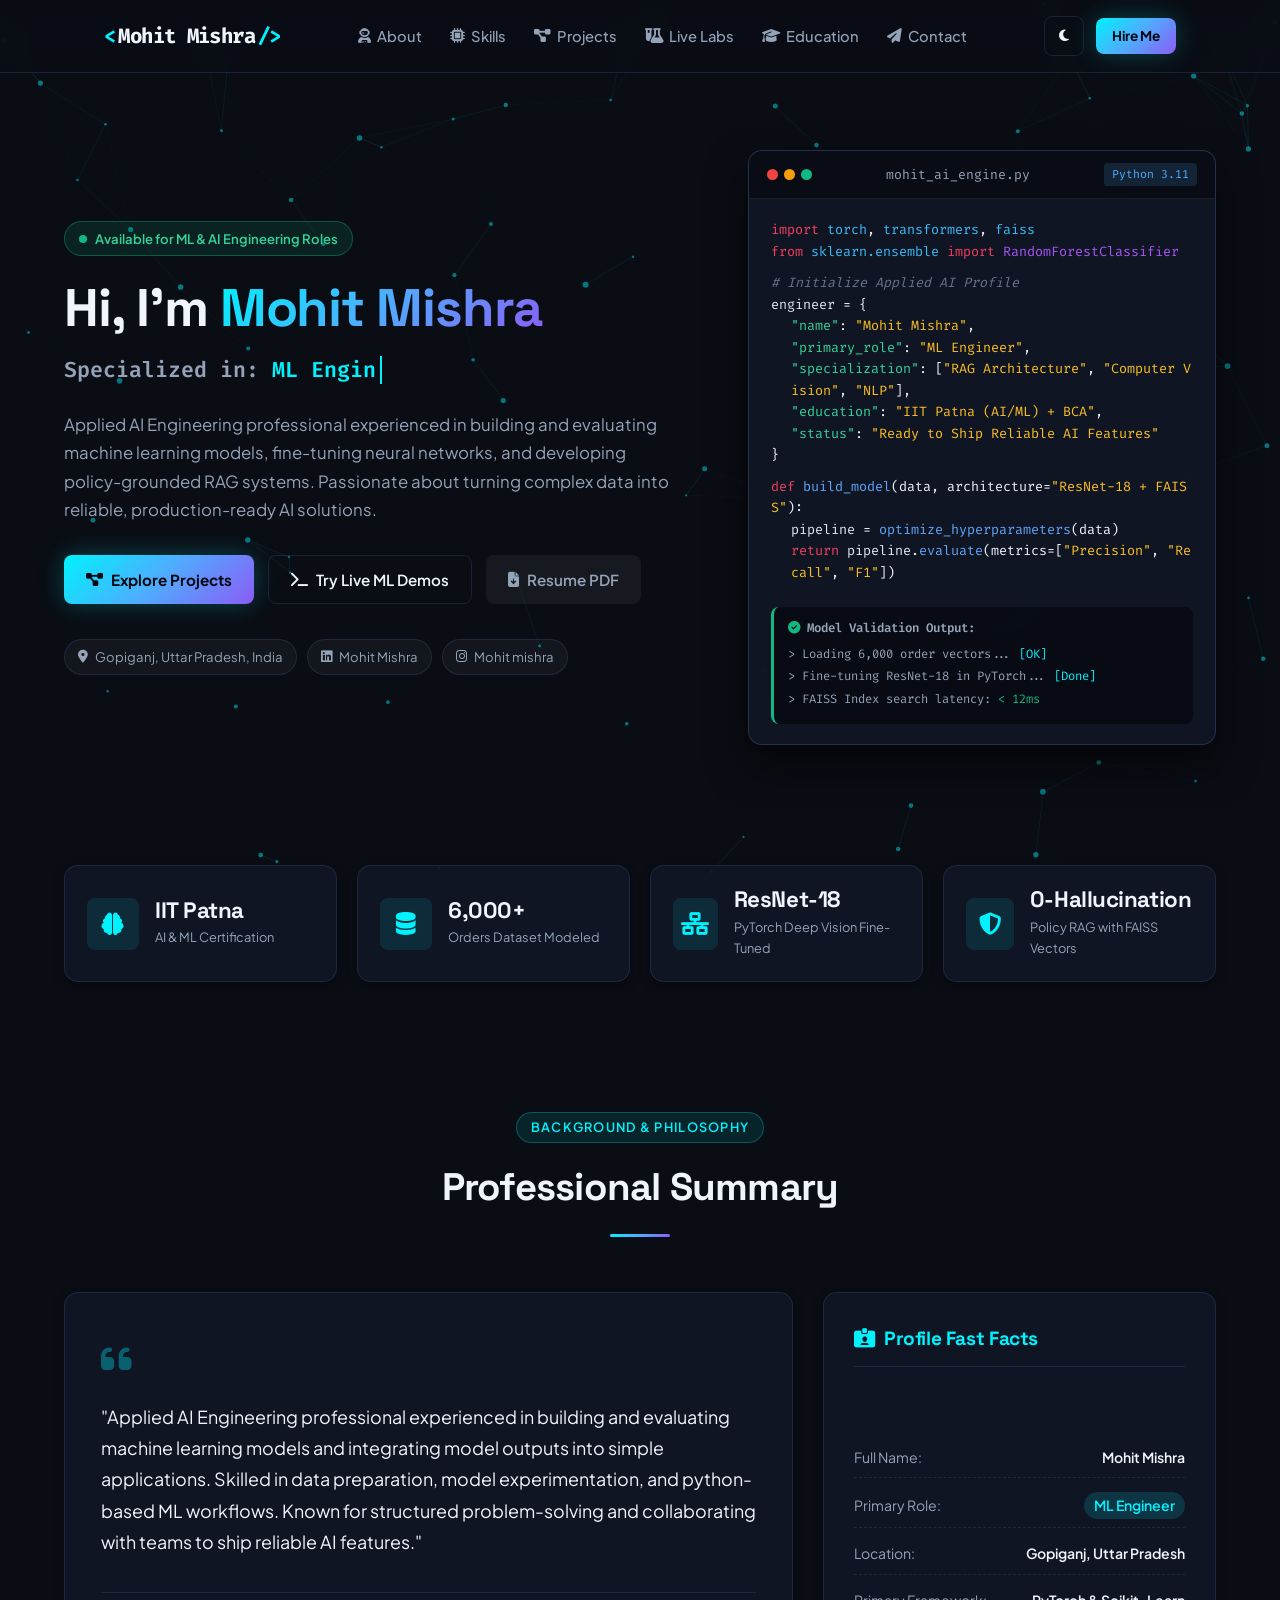
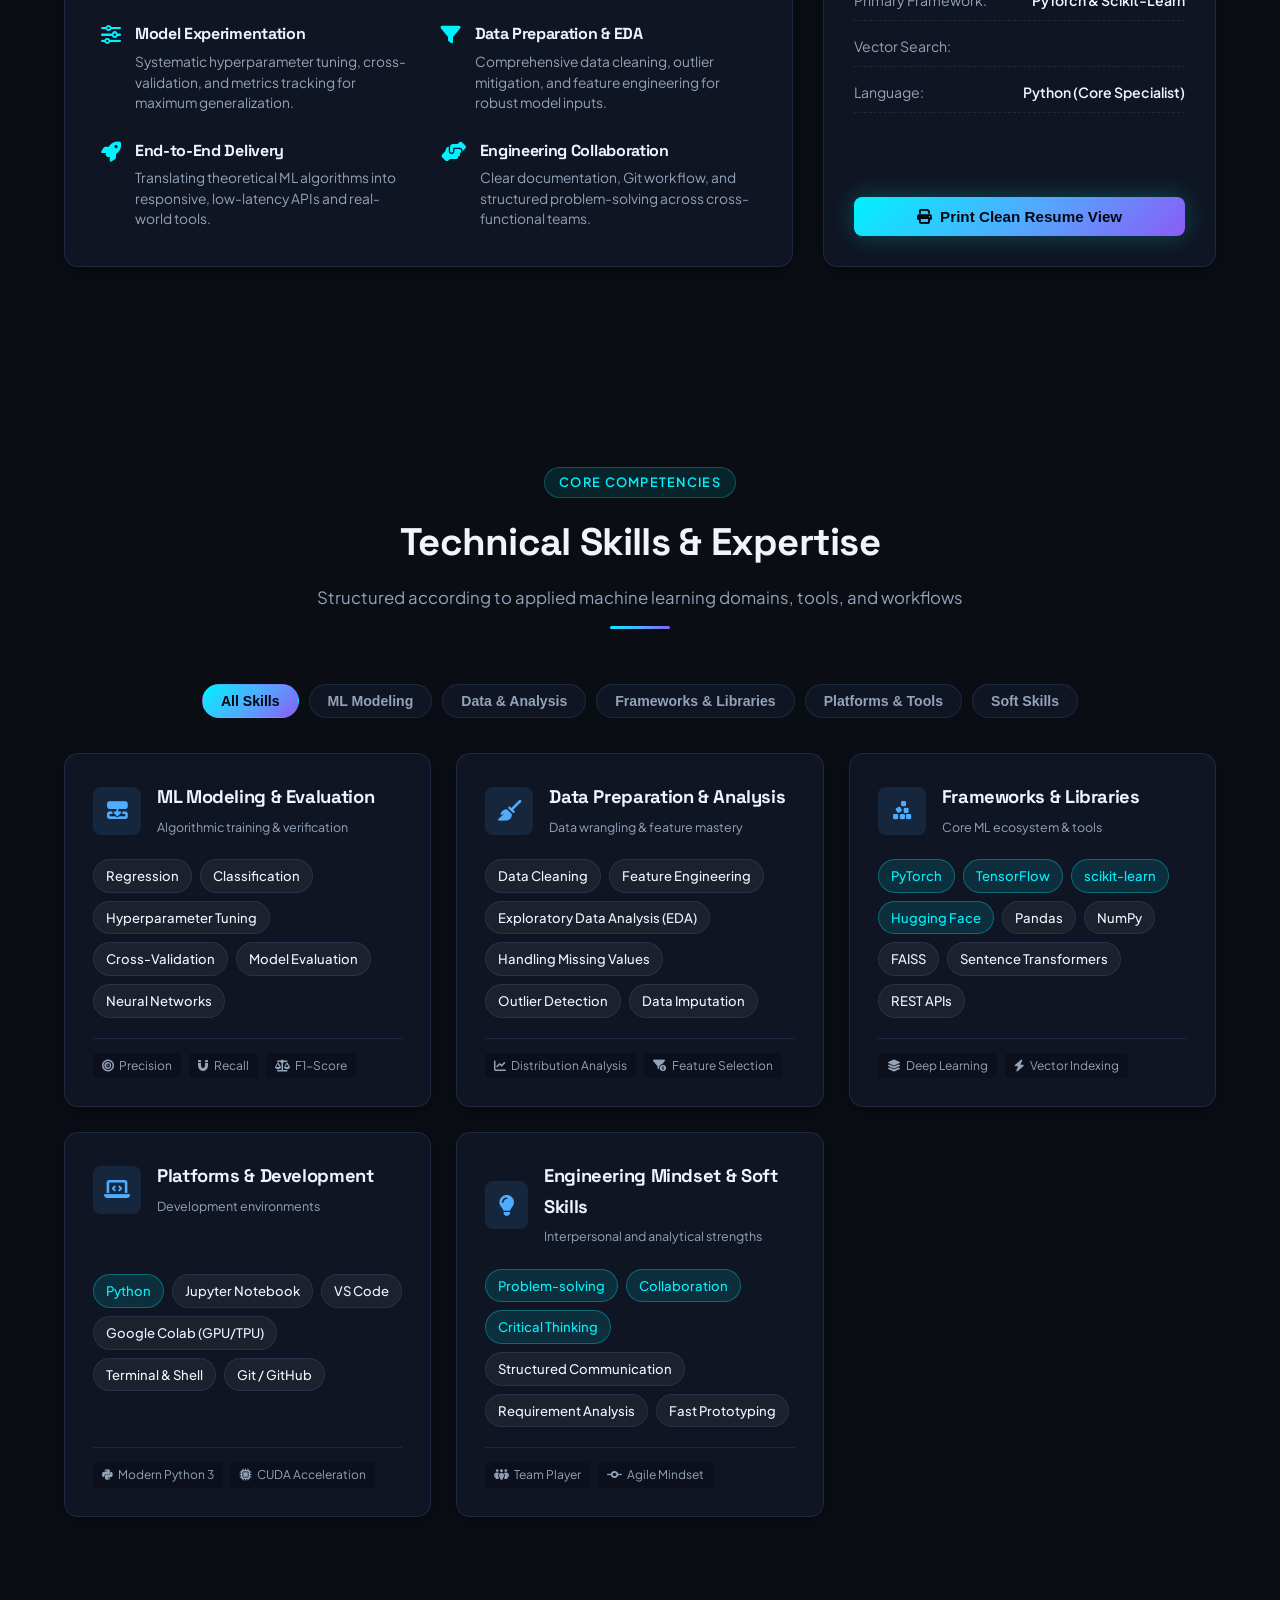
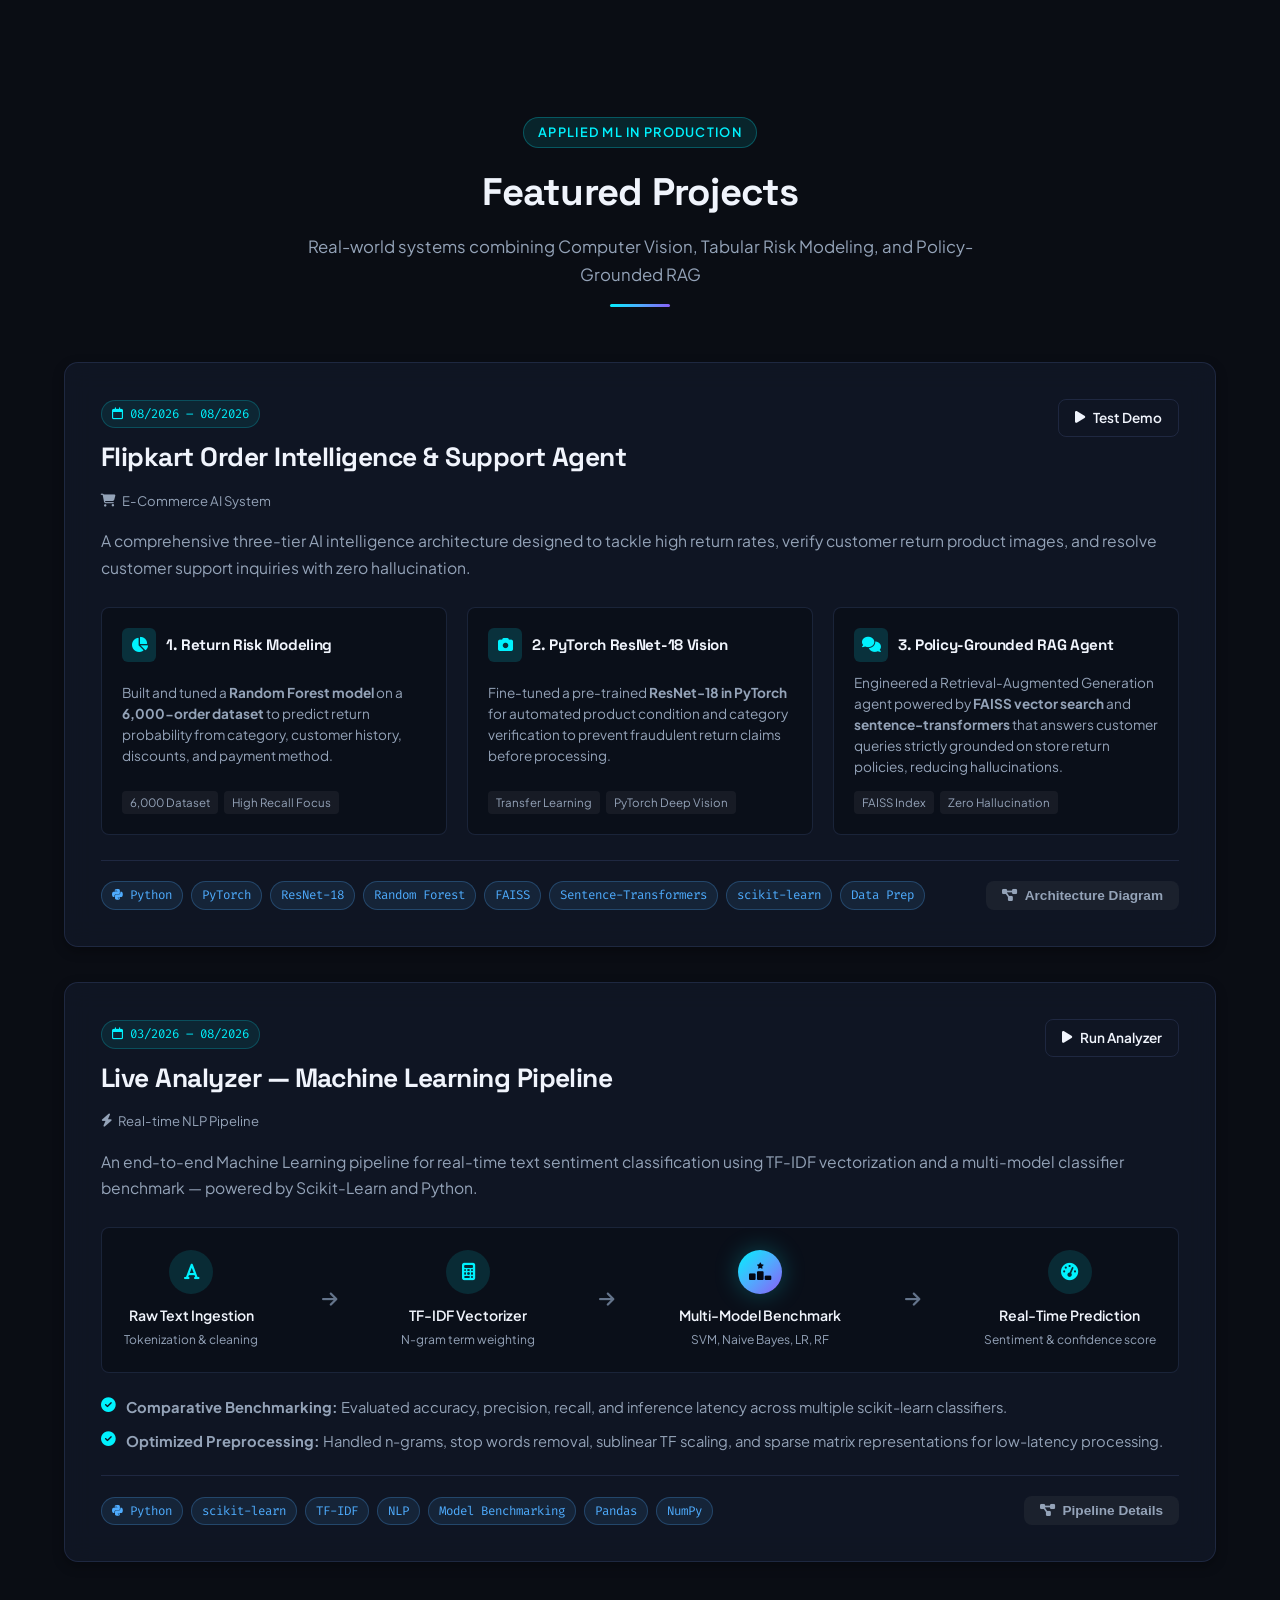
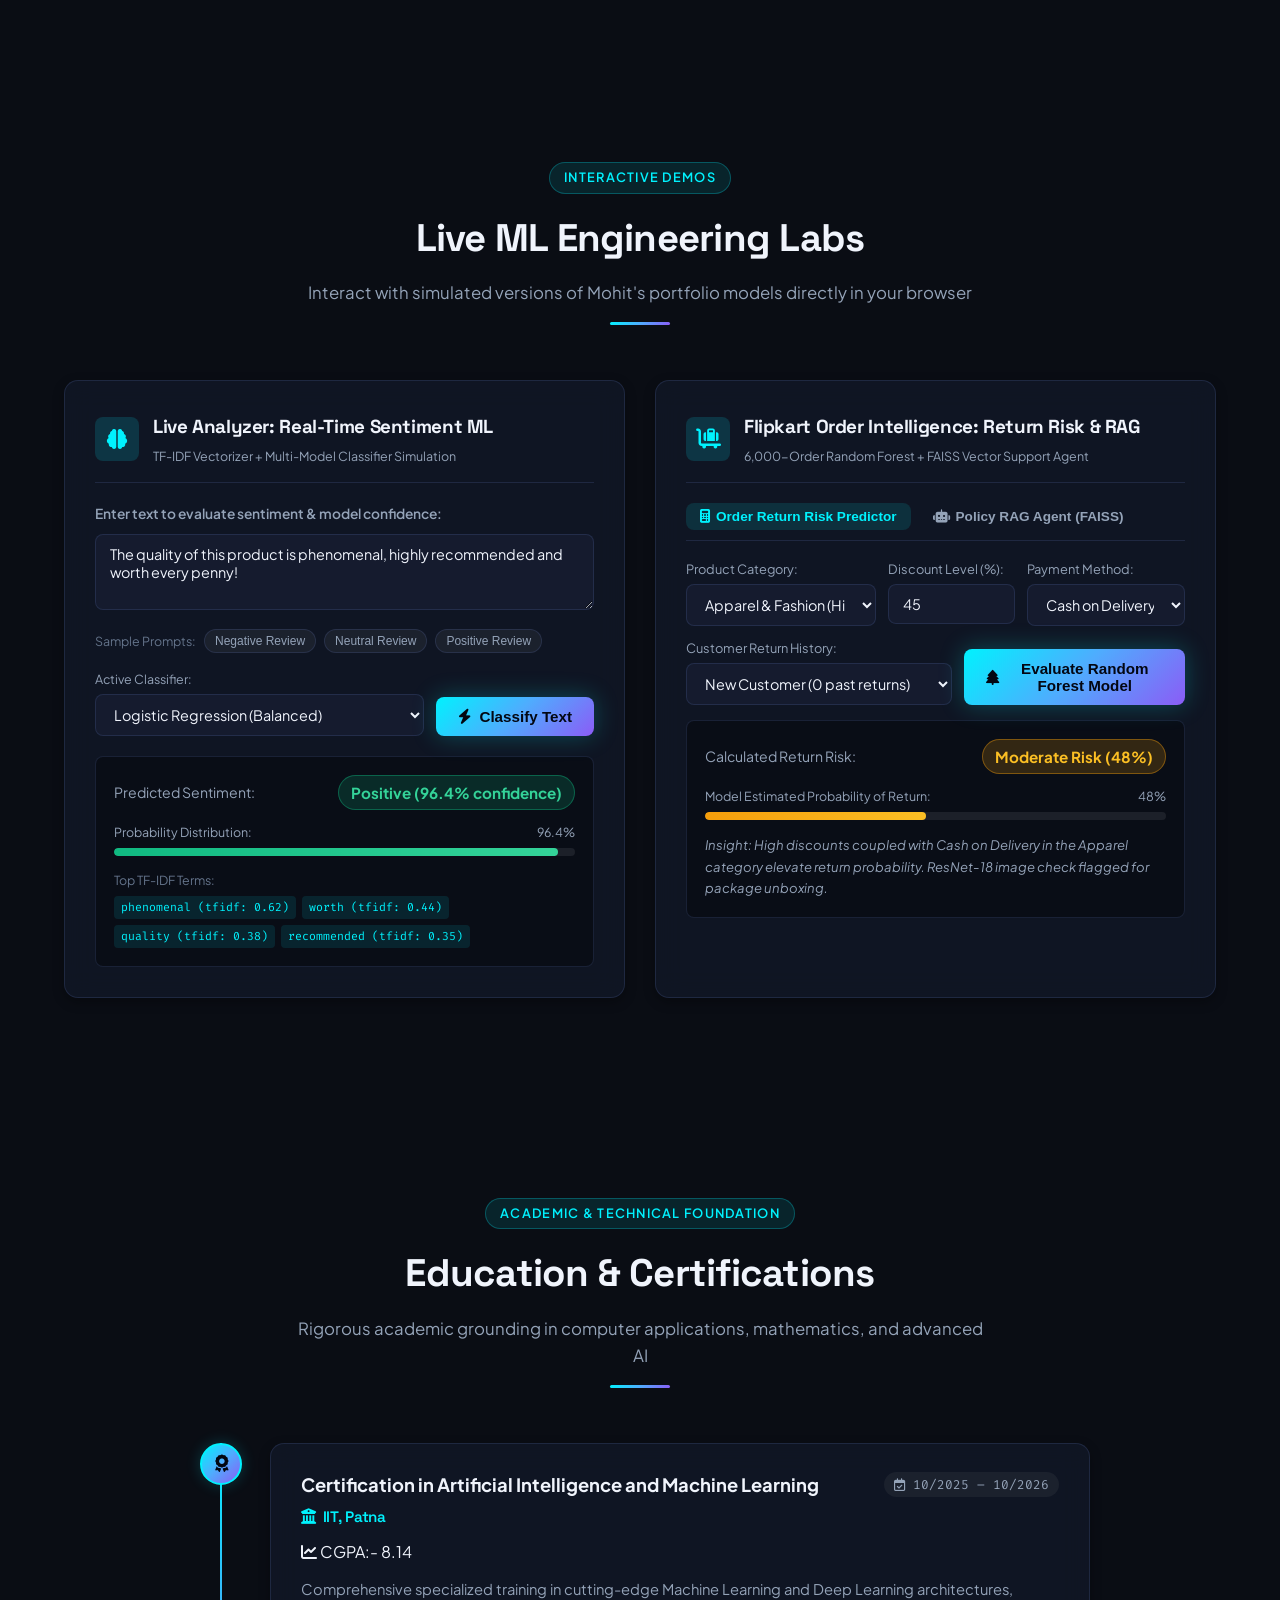
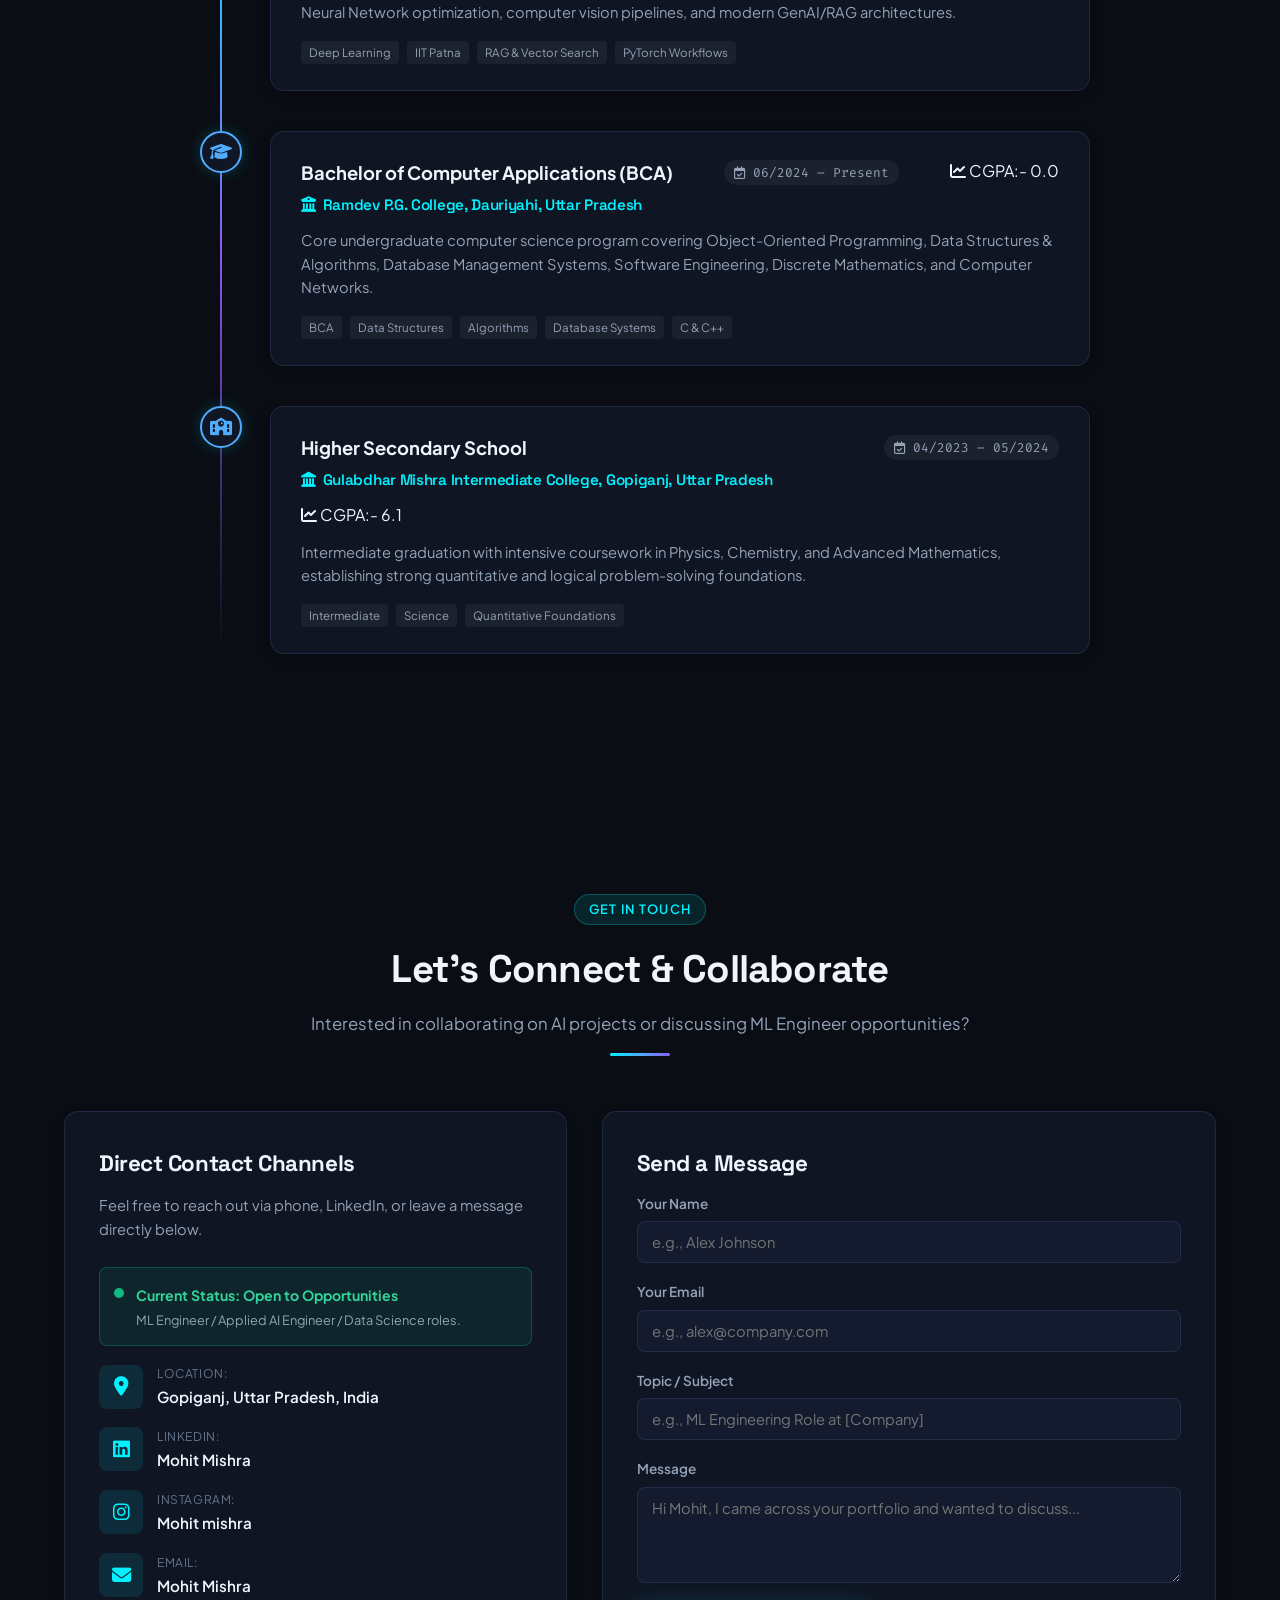
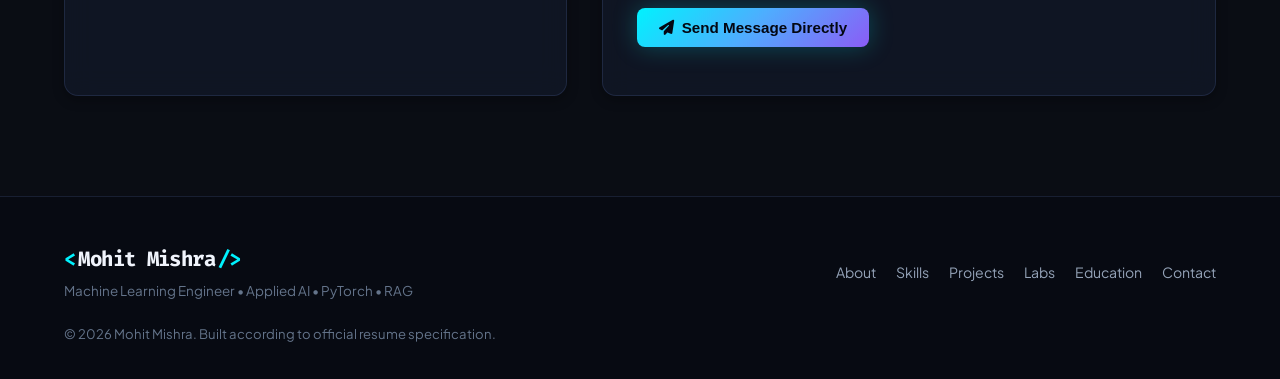
==== commit b7ffcae6: "Remove FAISS from Vector Search details Removed FAISS from the Vector Search section." ====
--- a/potfillio.html
+++ b/potfillio.html
@@ -245,7 +245,6 @@
               </li>
               <li>
                 <span class="fact-label">Vector Search:</span>
-                <span class="fact-value">FAISS + Embeddings</span>
               </li>
               <li>
                 <span class="fact-label">Language:</span>
